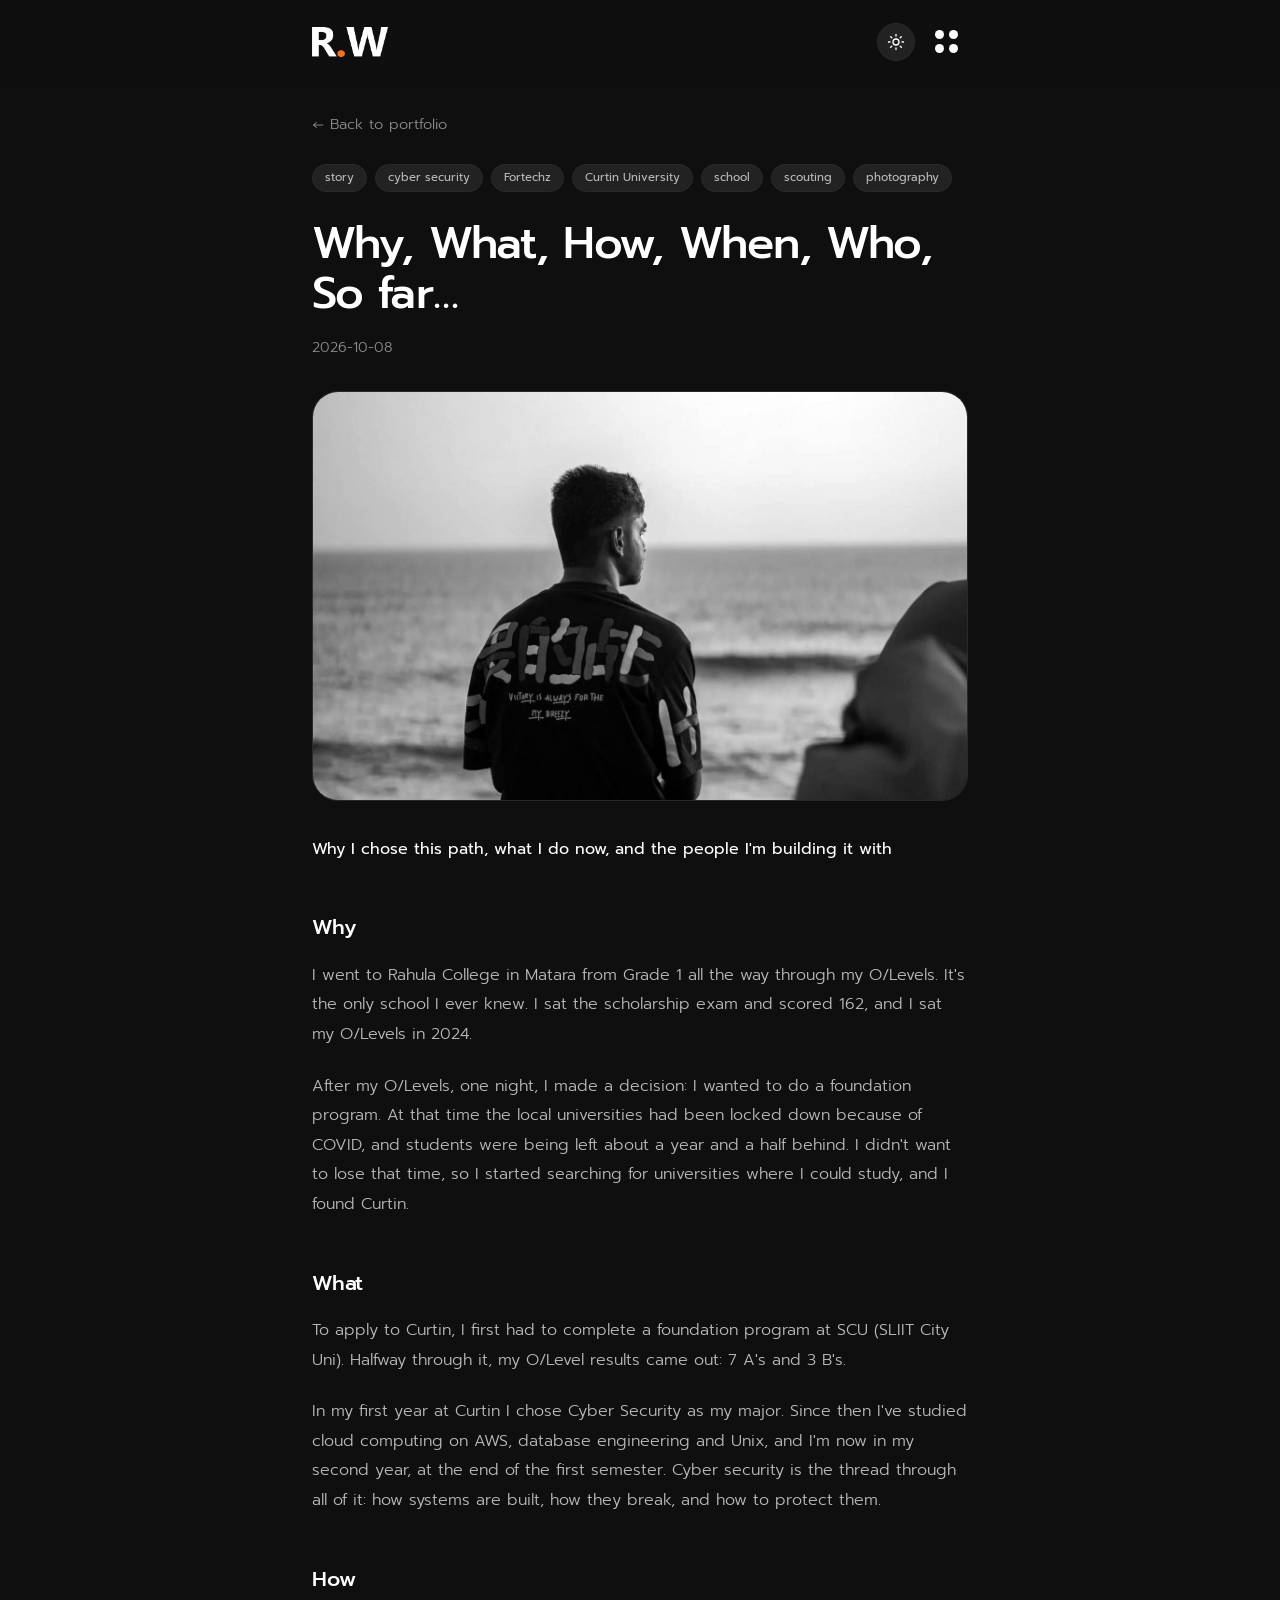
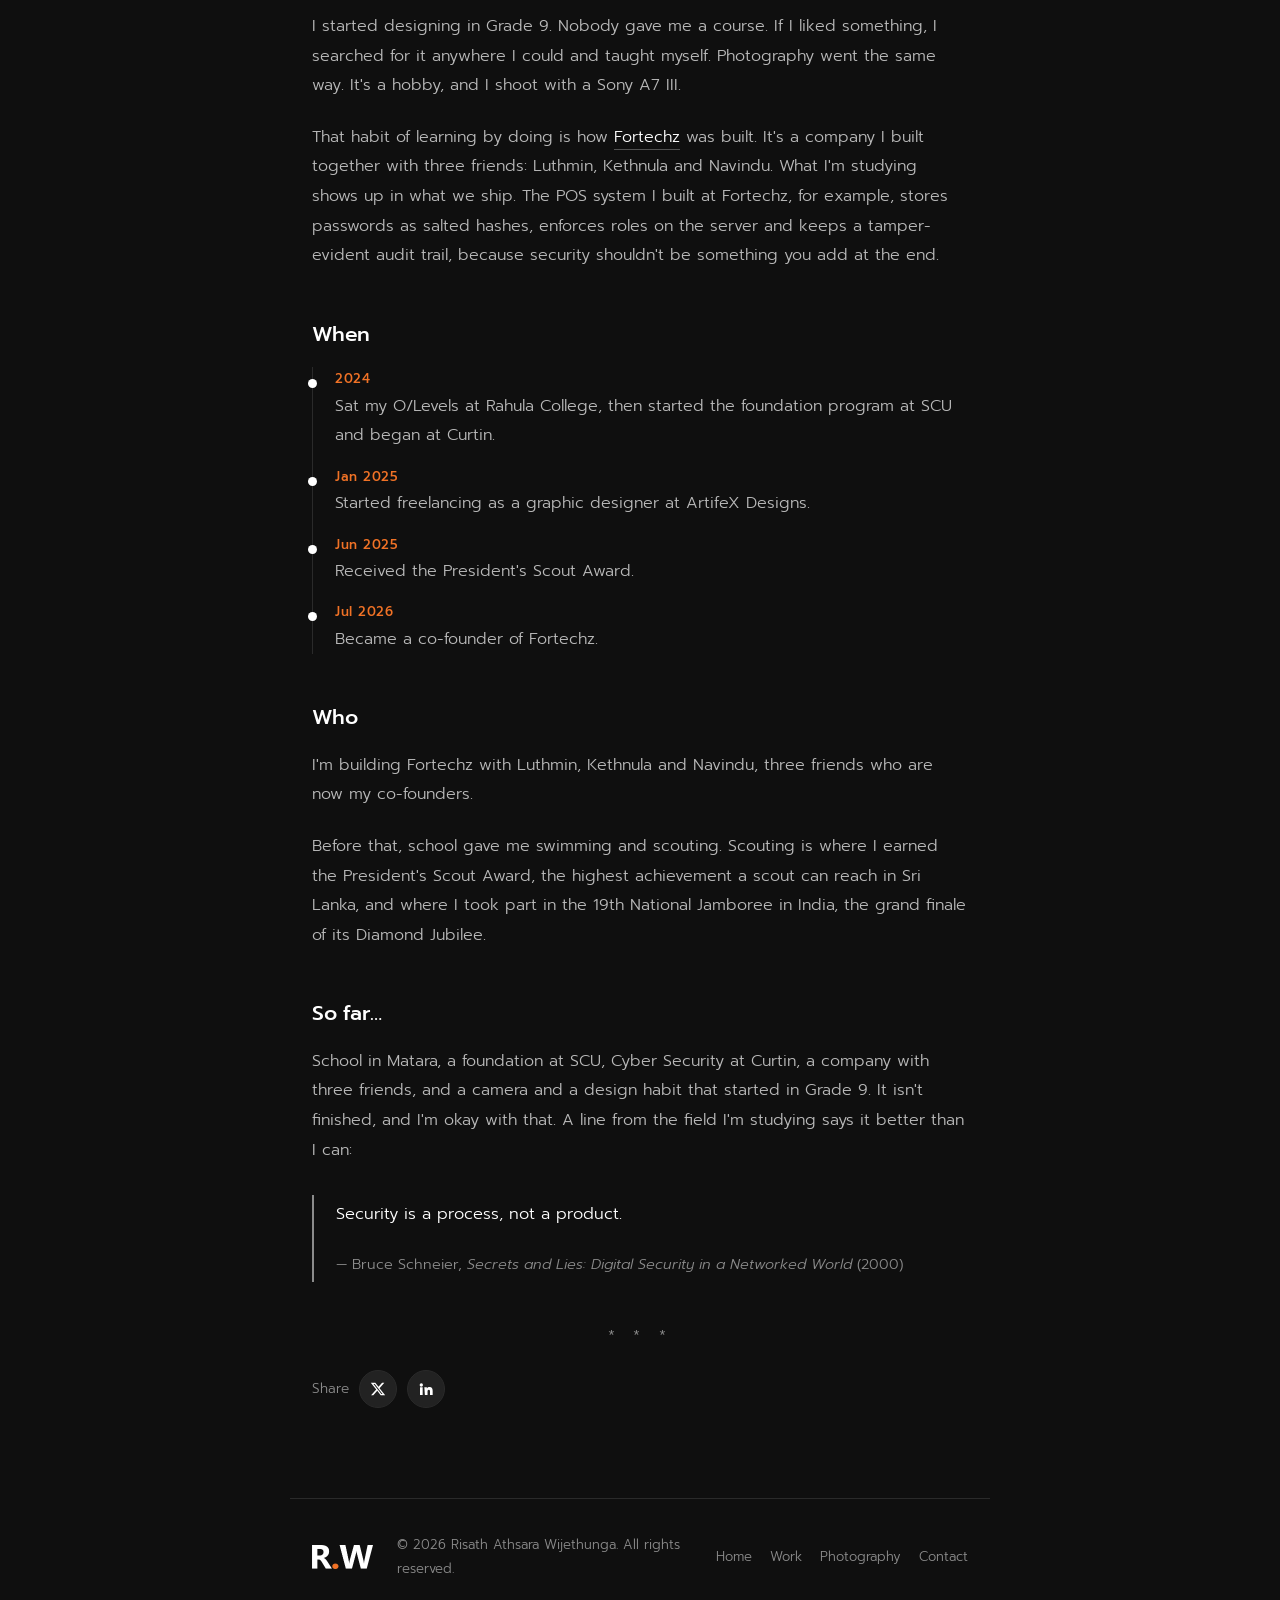
==== blog.html @ 6058e691 "done the v1" ====
<!doctype html>
<html lang="en" data-theme="dark">
<head>
<meta charset="utf-8">
<meta name="viewport" content="width=device-width, initial-scale=1">
<title>Why, What, How, When, Who, So far… | Risath Athsara Wijethunga</title>
<meta name="description" content="Why I chose cyber security at Curtin, what I do now, how I taught myself design and photography, how I built Fortechz with three friends, and the timeline so far.">
<meta name="author" content="Risath Athsara Wijethunga">
<meta name="robots" content="index, follow, max-image-preview:large">
<meta name="theme-color" content="#0f0f0f">
<meta name="color-scheme" content="dark light">
<link rel="icon" href="favicon.ico" sizes="any">
<link rel="icon" type="image/svg+xml" href="assets/brand/favicon.svg">
<link rel="apple-touch-icon" sizes="180x180" href="assets/brand/apple-touch-icon.png">
<link rel="manifest" href="site.webmanifest">
<meta property="og:type" content="article">
<meta property="og:site_name" content="Risath Athsara Wijethunga">
<meta property="og:title" content="Why, What, How, When, Who, So far…">
<meta property="og:description" content="Why I chose cyber security at Curtin, what I do now, how I taught myself design and photography, how I built Fortechz with three friends, and the timeline so far.">
<meta property="article:author" content="Risath Athsara Wijethunga">
<meta property="article:published_time" content="2026-10-08">
<meta name="twitter:card" content="summary_large_image">
<meta name="twitter:title" content="Why, What, How, When, Who, So far…">
<meta name="twitter:description" content="Why I chose cyber security at Curtin, what I do now, how I taught myself design and photography, how I built Fortechz with three friends, and the timeline so far.">
<!-- seo:start (generated by build-seo.py, do not edit by hand) -->
<link rel="canonical" href="https://risath-portfolio.vercel.app/blog.html">
<meta property="og:url" content="https://risath-portfolio.vercel.app/blog.html">
<meta property="og:image" content="https://risath-portfolio.vercel.app/assets/images/sunset-gray.jpg">
<meta name="twitter:image" content="https://risath-portfolio.vercel.app/assets/images/sunset-gray.jpg">
<script type="application/ld+json">{
 "@context": "https://schema.org",
 "@type": "BlogPosting",
 "headline": "Why, What, How, When, Who, So far…",
 "description": "Why I chose cyber security at Curtin, what I do now, how I taught myself design and photography, how I built Fortechz with three friends, and the timeline so far.",
 "datePublished": "2026-10-08",
 "dateModified": "2026-10-08",
 "image": "https://risath-portfolio.vercel.app/assets/images/sunset-gray.jpg",
 "mainEntityOfPage": "https://risath-portfolio.vercel.app/blog.html",
 "inLanguage": "en",
 "author": {
  "@type": "Person",
  "name": "Risath Athsara Wijethunga",
  "url": "https://risath-portfolio.vercel.app/"
 },
 "publisher": {
  "@type": "Person",
  "name": "Risath Athsara Wijethunga",
  "url": "https://risath-portfolio.vercel.app/"
 }
}</script>
<!-- seo:end -->
<link rel="preconnect" href="https://fonts.googleapis.com">
<link rel="preconnect" href="https://fonts.gstatic.com" crossorigin>
<link href="https://fonts.googleapis.com/css2?family=Prompt:wght@300;400;500;600&display=swap" rel="stylesheet">
<link rel="stylesheet" href="blog.css">
</head>
<body>
<a class="skip" href="#post">Skip to content</a>

<header class="top">
  <a href="index.html" class="who brand-logo" aria-label="Risath Athsara Wijethunga, back to portfolio"><img class="lg-dark" src="assets/brand/logo-mark.png" height="30" alt="R.W logo"><img class="lg-light" src="assets/brand/logo-mark-dark.png" height="30" alt="R.W logo"></a>
  <div class="top-actions">
    <button class="icon-btn" id="theme" aria-label="Switch to light theme">
      <svg class="i-sun" viewBox="0 0 24 24"><circle cx="12" cy="12" r="4"/><path d="M12 2v2M12 20v2M4.9 4.9l1.4 1.4M17.7 17.7l1.4 1.4M2 12h2M20 12h2M4.9 19.1l1.4-1.4M17.7 6.3l1.4-1.4"/></svg>
      <svg class="i-moon" viewBox="0 0 24 24"><path d="M21 12.8A9 9 0 1111.2 3a7 7 0 009.8 9.8z"/></svg>
    </button>
    <button class="dots" id="menu-btn" aria-label="Open menu" aria-expanded="false"><i></i><i></i><i></i><i></i></button>
  </div>
</header>
<nav class="overlay" id="overlay" aria-hidden="true">
  <a href="index.html">Home</a>
  <a href="index.html#showcase">Showcase</a>
  <a href="index.html#pos">POS System</a>
  <a href="index.html#career">Career</a>
  <a href="blog.html">My story</a>
  <a href="social.html">Social projects</a>
  <a href="index.html#work">Design work</a>
  <a href="index.html#photography">Photography</a>
  <a href="index.html#contact">Contact</a>
</nav>

<main id="post" class="wrap">
  <a class="back" href="index.html">← Back to portfolio</a>

  <ul class="tags" aria-label="Topics">
    <li>story</li><li>cyber security</li><li>Fortechz</li><li>Curtin University</li><li>school</li><li>scouting</li><li>photography</li>
  </ul>

  <article>
    <h1>Why, What, How, When, Who, So far…</h1>
    <p class="date"><time datetime="2026-10-08">2026-10-08</time></p>

    <figure class="feature">
      <img src="assets/images/sunset-gray.jpg" alt="Risath Athsara Wijethunga looking out at the sea at sunset, seen from behind" width="1400" height="1866">
    </figure>

    <div class="prose">
      <p class="lede">Why I chose this path, what I do now, and the people I'm building it with</p>

      <h2>Why</h2>
      <p>I went to Rahula College in Matara from Grade 1 all the way through my O/Levels. It's the only school I ever knew. I sat the scholarship exam and scored 162, and I sat my O/Levels in 2024.</p>
      <p>After my O/Levels, one night, I made a decision: I wanted to do a foundation program. At that time the local universities had been locked down because of COVID, and students were being left about a year and a half behind. I didn't want to lose that time, so I started searching for universities where I could study, and I found Curtin.</p>

      <h2>What</h2>
      <p>To apply to Curtin, I first had to complete a foundation program at SCU (SLIIT City Uni). Halfway through it, my O/Level results came out: 7 A's and 3 B's.</p>
      <p>In my first year at Curtin I chose Cyber Security as my major. Since then I've studied cloud computing on AWS, database engineering and Unix, and I'm now in my second year, at the end of the first semester. Cyber security is the thread through all of it: how systems are built, how they break, and how to protect them.</p>

      <h2>How</h2>
      <p>I started designing in Grade 9. Nobody gave me a course. If I liked something, I searched for it anywhere I could and taught myself. Photography went the same way. It's a hobby, and I shoot with a Sony A7 III.</p>
      <p>That habit of learning by doing is how <a href="https://fortechz.com/" target="_blank" rel="noopener">Fortechz</a> was built. It's a company I built together with three friends: Luthmin, Kethnula and Navindu. What I'm studying shows up in what we ship. The POS system I built at Fortechz, for example, stores passwords as salted hashes, enforces roles on the server and keeps a tamper-evident audit trail, because security shouldn't be something you add at the end.</p>

      <h2>When</h2>
      <ul class="timeline">
        <li><b>2024</b> Sat my O/Levels at Rahula College, then started the foundation program at SCU and began at Curtin.</li>
        <li><b>Jan 2025</b> Started freelancing as a graphic designer at ArtifeX Designs.</li>
        <li><b>Jun 2025</b> Received the President's Scout Award.</li>
        <li><b>Jul 2026</b> Became a co-founder of Fortechz.</li>
      </ul>

      <h2>Who</h2>
      <p>I'm building Fortechz with Luthmin, Kethnula and Navindu, three friends who are now my co-founders.</p>
      <p>Before that, school gave me swimming and scouting. Scouting is where I earned the President's Scout Award, the highest achievement a scout can reach in Sri Lanka, and where I took part in the 19th National Jamboree in India, the grand finale of its Diamond Jubilee.</p>

      <h2>So far…</h2>
      <p>School in Matara, a foundation at SCU, Cyber Security at Curtin, a company with three friends, and a camera and a design habit that started in Grade 9. It isn't finished, and I'm okay with that. A line from the field I'm studying says it better than I can:</p>

      <blockquote>
        <p>Security is a process, not a product.</p>
        <cite>— Bruce Schneier, <i>Secrets and Lies: Digital Security in a Networked World</i> (2000)</cite>
      </blockquote>

      <p class="divider" aria-hidden="true">* * *</p>
    </div>

    <div class="share" aria-label="Share this post">
      <span>Share</span>
      <a id="share-x" href="#" target="_blank" rel="noopener" aria-label="Share on X"><svg viewBox="0 0 24 24"><path d="M18.2 2.5h3.3l-7.2 8.2 8.5 10.8h-6.7l-5.2-6.8-6 6.8H1.6l7.7-8.8L1.2 2.5H8l4.7 6.2 5.5-6.2zm-1.2 17h1.8L7.1 4.4H5.2L17 19.5z"/></svg></a>
      <a id="share-in" href="#" target="_blank" rel="noopener" aria-label="Share on LinkedIn"><svg viewBox="0 0 24 24"><path d="M4.98 3.5a2.5 2.5 0 11-.02 5 2.5 2.5 0 01.02-5zM3 9.5h4V21H3zM9.5 9.5h3.8v1.6h.1c.5-1 1.8-2 3.8-2 4 0 4.8 2.6 4.8 6V21h-4v-5.1c0-1.2 0-2.8-1.7-2.8s-2 1.3-2 2.700V21h-4z"/></svg></a>
    </div>
  </article>
</main>

<footer class="site-foot">
  <a class="foot-logo" href="index.html" aria-label="Back to portfolio"><img class="lg-dark" src="assets/brand/logo-mark.png" height="26" alt="R.W logo"><img class="lg-light" src="assets/brand/logo-mark-dark.png" height="26" alt="R.W logo"></a>
  <p>© 2026 Risath Athsara Wijethunga. All rights reserved.</p>
  <nav aria-label="Footer"><a href="index.html">Home</a><a href="index.html#work">Work</a><a href="index.html#photography">Photography</a><a href="index.html#contact">Contact</a></nav>
</footer>
<script src="blog.js"></script>
</body>
</html>
---- blog.css ----
/* Story page: reading layout, dark (default) and light themes */
:root{--bg:#0f0f0f;--fg:#fff;--body:#b9b9b9;--muted:#8b8b8b;--pill:#222;--line:#2a2a2a;--accent:#f07226;--w:700px;color-scheme:dark}
:root[data-theme=light]{--bg:#ececec;--fg:#0f172a;--body:#475569;--muted:#6b7280;--pill:#fff;--line:#d9d9d9;color-scheme:light}
*{box-sizing:border-box;margin:0;padding:0}
html{scroll-behavior:smooth}
body{background:var(--bg);color:var(--body);font:300 16px/1.85 Prompt,system-ui,sans-serif;-webkit-font-smoothing:antialiased;transition:background .35s,color .35s}
a{color:inherit;text-decoration:none}
button{font:inherit;color:inherit;background:none;border:0;cursor:pointer}
img{display:block;max-width:100%}
.skip{position:fixed;left:12px;top:-60px;z-index:100;background:var(--fg);color:var(--bg);padding:8px 16px;border-radius:99px;font-size:.85rem;transition:top .2s}
.skip:focus{top:12px}

/* top bar (same as the main page): R.W logo left, menu right */
.top{position:fixed;inset:0 0 auto 0;z-index:40;display:flex;justify-content:space-between;align-items:center;padding:20px max(22px,calc((100vw - var(--w))/2 + 22px));background:linear-gradient(color-mix(in srgb,var(--bg) 88%,transparent) 40%,transparent)}
.brand-logo{display:block;line-height:0;transition:transform .3s}
.brand-logo:hover{transform:scale(1.06)}
.brand-logo img{width:auto;height:30px;display:block}
.brand-logo .lg-light,.foot-logo .lg-light{display:none}
:root[data-theme=light] .brand-logo .lg-dark,:root[data-theme=light] .foot-logo .lg-dark{display:none}
:root[data-theme=light] .brand-logo .lg-light,:root[data-theme=light] .foot-logo .lg-light{display:block}
.top-actions{display:flex;align-items:center;gap:10px}
.icon-btn{width:38px;height:38px;border-radius:50%;background:var(--pill);border:1px solid var(--line);display:grid;place-items:center;color:var(--fg);transition:transform .25s}
.icon-btn:hover{transform:scale(1.07)}
.icon-btn svg{width:18px;height:18px;fill:none;stroke:currentColor;stroke-width:1.8;stroke-linecap:round;stroke-linejoin:round}
.i-moon{display:none}
:root[data-theme=light] .i-sun{display:none}
:root[data-theme=light] .i-moon{display:block}
.dots{display:grid;grid-template-columns:repeat(2,9px);gap:5px;padding:10px;width:auto;height:auto;background:none;border:0;border-radius:0}
.dots i{width:9px;height:9px;border-radius:50%;background:var(--fg);transition:.3s}
.dots[aria-expanded=true] i:nth-child(1){transform:translate(7px,7px)}
.dots[aria-expanded=true] i:nth-child(2){transform:translate(-7px,7px)}
.dots[aria-expanded=true] i:nth-child(3){transform:translate(7px,-7px)}
.dots[aria-expanded=true] i:nth-child(4){transform:translate(-7px,-7px)}
.overlay{position:fixed;inset:0;z-index:30;background:color-mix(in srgb,var(--bg) 96%,transparent);backdrop-filter:blur(16px);display:flex;flex-direction:column;justify-content:center;align-items:center;gap:4px;opacity:0;pointer-events:none;transition:opacity .35s}
.overlay.open{opacity:1;pointer-events:auto}
.overlay a{font-size:clamp(1.8rem,6vw,3rem);font-weight:300;color:var(--muted);transition:.2s}
.overlay a:hover{color:var(--fg);letter-spacing:.01em}

/* content */
.wrap{max-width:var(--w);margin:0 auto;padding:110px 22px 20px}
.back{display:inline-block;color:var(--muted);font-size:.92rem;margin-bottom:26px;transition:color .2s}
.back:hover{color:var(--fg)}
.tags{list-style:none;display:flex;flex-wrap:wrap;gap:8px;margin-bottom:26px}
.tags li{font-size:.72rem;line-height:1;padding:7px 12px;border-radius:99px;background:var(--pill);border:1px solid var(--line);color:var(--body);font-weight:400}
h1{color:var(--fg);font-size:clamp(1.9rem,6.5vw,2.8rem);font-weight:500;line-height:1.12;letter-spacing:-.02em}
.date{margin-top:16px;color:var(--muted);font-size:.9rem}
.feature{margin:30px 0 34px;border-radius:26px;overflow:hidden;border:1px solid var(--line);aspect-ratio:16/10;background:#111}
.feature img{width:100%;height:100%;object-fit:cover;object-position:50% 62%}
.prose p{margin-bottom:22px}
.lede{color:var(--fg);font-weight:400}
.divider{text-align:center;color:var(--muted);letter-spacing:.4em;margin:40px 0 10px!important}
.share{display:flex;align-items:center;gap:10px;margin:18px 0 10px;color:var(--muted);font-size:.85rem}
.share a{width:38px;height:38px;border-radius:50%;background:var(--pill);border:1px solid var(--line);display:grid;place-items:center;transition:transform .25s,border-color .25s}
.share a:hover{transform:translateY(-2px);border-color:var(--muted)}
.share svg{width:16px;height:16px;fill:var(--fg)}

/* sections inside the story */
.prose h2{color:var(--fg);font-size:1.3rem;font-weight:500;letter-spacing:-.01em;margin:44px 0 14px}
.prose a{color:var(--fg);border-bottom:1px solid color-mix(in srgb,var(--fg) 28%,transparent);transition:color .2s,border-color .2s}
.prose a:hover{color:var(--accent);border-color:var(--accent)}
.timeline{list-style:none;margin:6px 0 22px;border-left:1px solid var(--line);padding-left:22px;display:grid;gap:14px}
.timeline li{position:relative}
.timeline li::before{content:"";position:absolute;left:-27px;top:.75em;width:9px;height:9px;border-radius:50%;background:var(--fg)}
.timeline b{display:block;color:var(--accent);font-weight:500;font-size:.82rem;letter-spacing:.04em}
blockquote{margin:30px 0 6px;padding:4px 0 4px 22px;border-left:2px solid var(--muted)}
blockquote p{color:var(--fg);font-size:1.02rem;margin-bottom:14px}
cite{display:block;color:var(--muted);font-style:normal;font-size:.9rem}

/* footer */
.site-foot{max-width:var(--w);margin:60px auto 0;padding:34px 22px 46px;border-top:1px solid var(--line);display:flex;flex-wrap:wrap;align-items:center;justify-content:space-between;gap:14px 24px;color:var(--muted);font-size:.82rem}
.foot-logo{line-height:0;background:none;border:0;padding:0}
.foot-logo img{height:24px;width:auto}
cite i{font-style:italic}
.site-foot p{flex:1 1 220px}
.site-foot nav{display:flex;gap:18px;flex-wrap:wrap}
.site-foot nav a{transition:color .2s}.site-foot nav a:hover{color:var(--fg)}

/* entrance */
.reveal{opacity:0;transform:translateY(20px);transition:opacity .8s,transform .8s}
.reveal.in{opacity:1;transform:none}
@media(max-width:560px){.feature{aspect-ratio:4/4.2}}
@media(prefers-reduced-motion:reduce){.reveal{transition:none}}

/* menu fix: the list always fits (and scrolls if the screen is tiny); dots become a clean X */
html{scroll-padding-top:72px}
.overlay{justify-content:flex-start;overflow-y:auto;padding:84px 20px 36px;gap:0}
.overlay a{font-size:clamp(1.5rem,5.2vh,2.8rem);line-height:1.25;padding:.12em .4em;text-align:center}
.overlay a:first-child{margin-top:auto}
.overlay a:last-child{margin-bottom:auto}
.dots{position:relative}
.dots[aria-expanded=true] i:nth-child(n){opacity:0;transform:scale(0)}
.dots::before,.dots::after{content:"";position:absolute;left:50%;top:50%;width:22px;height:2px;border-radius:2px;background:var(--fg);opacity:0;transform:translate(-50%,-50%) rotate(0);transition:opacity .25s,transform .35s}
.dots[aria-expanded=true]::before{opacity:1;transform:translate(-50%,-50%) rotate(45deg)}
.dots[aria-expanded=true]::after{opacity:1;transform:translate(-50%,-50%) rotate(-45deg)}

/* social projects page */
.proj{margin:54px 0 0}
.proj figure{border-radius:26px;overflow:hidden;border:1px solid var(--line);background:#111;margin-bottom:22px}
.proj img{width:100%;height:auto;transition:filter .5s,transform .8s}
.gray img{filter:grayscale(1) contrast(1.06)}
.gray:hover img{filter:grayscale(0);transform:scale(1.02)}
.proj h2{color:var(--fg);font-size:1.35rem;font-weight:500;letter-spacing:-.01em;line-height:1.3;margin-bottom:12px}
.facts{list-style:none;display:flex;flex-wrap:wrap;gap:8px;margin:0 0 18px}
.facts li{font-size:.76rem;line-height:1;padding:7px 12px;border-radius:99px;background:var(--pill);border:1px solid var(--line);color:var(--body)}
.en{color:var(--body);margin-bottom:6px}
.en.solo{margin-top:4px}

.mosaic{display:grid;grid-template-columns:repeat(3,1fr);gap:6px;margin-bottom:22px}
.mosaic figure{margin:0;aspect-ratio:1/1.12;border-radius:18px}
.mosaic img{height:100%;object-fit:cover}
@media(max-width:560px){.mosaic{grid-template-columns:1fr 1fr}.mosaic figure:last-child{grid-column:1/-1;aspect-ratio:16/10}}

/* five-photo mosaic: three on the first row, two on the second */
.mosaic5{grid-template-columns:repeat(6,1fr)}
.mosaic5 figure{grid-column:span 2;aspect-ratio:1/1}
.mosaic5 figure:nth-child(n+4){grid-column:span 3;aspect-ratio:16/10}
.proj>figure+.mosaic{margin-top:-10px}
@media(max-width:560px){
 .mosaic5{grid-template-columns:1fr 1fr}
 .mosaic5 figure,.mosaic5 figure:nth-child(n+4){grid-column:span 1;aspect-ratio:1/1}
 .mosaic5 figure:last-child{grid-column:1/-1;aspect-ratio:16/10}
}
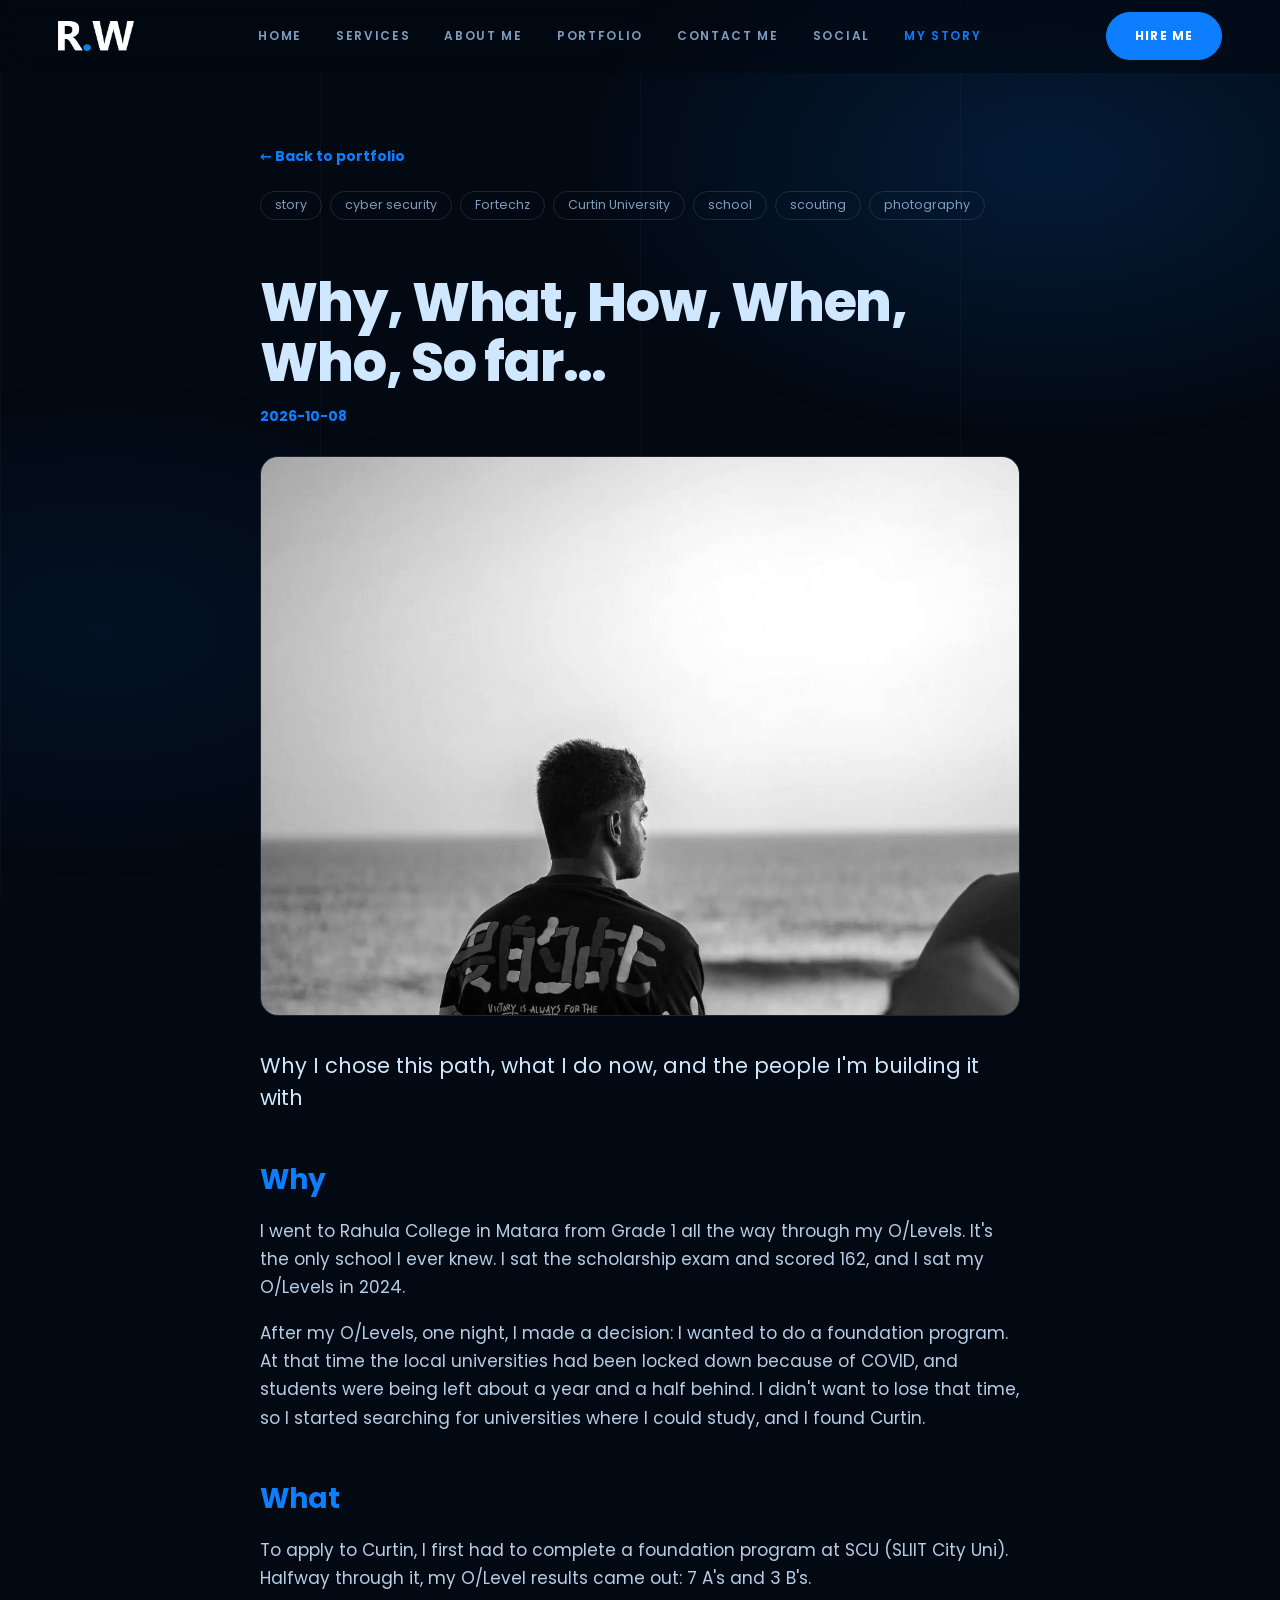
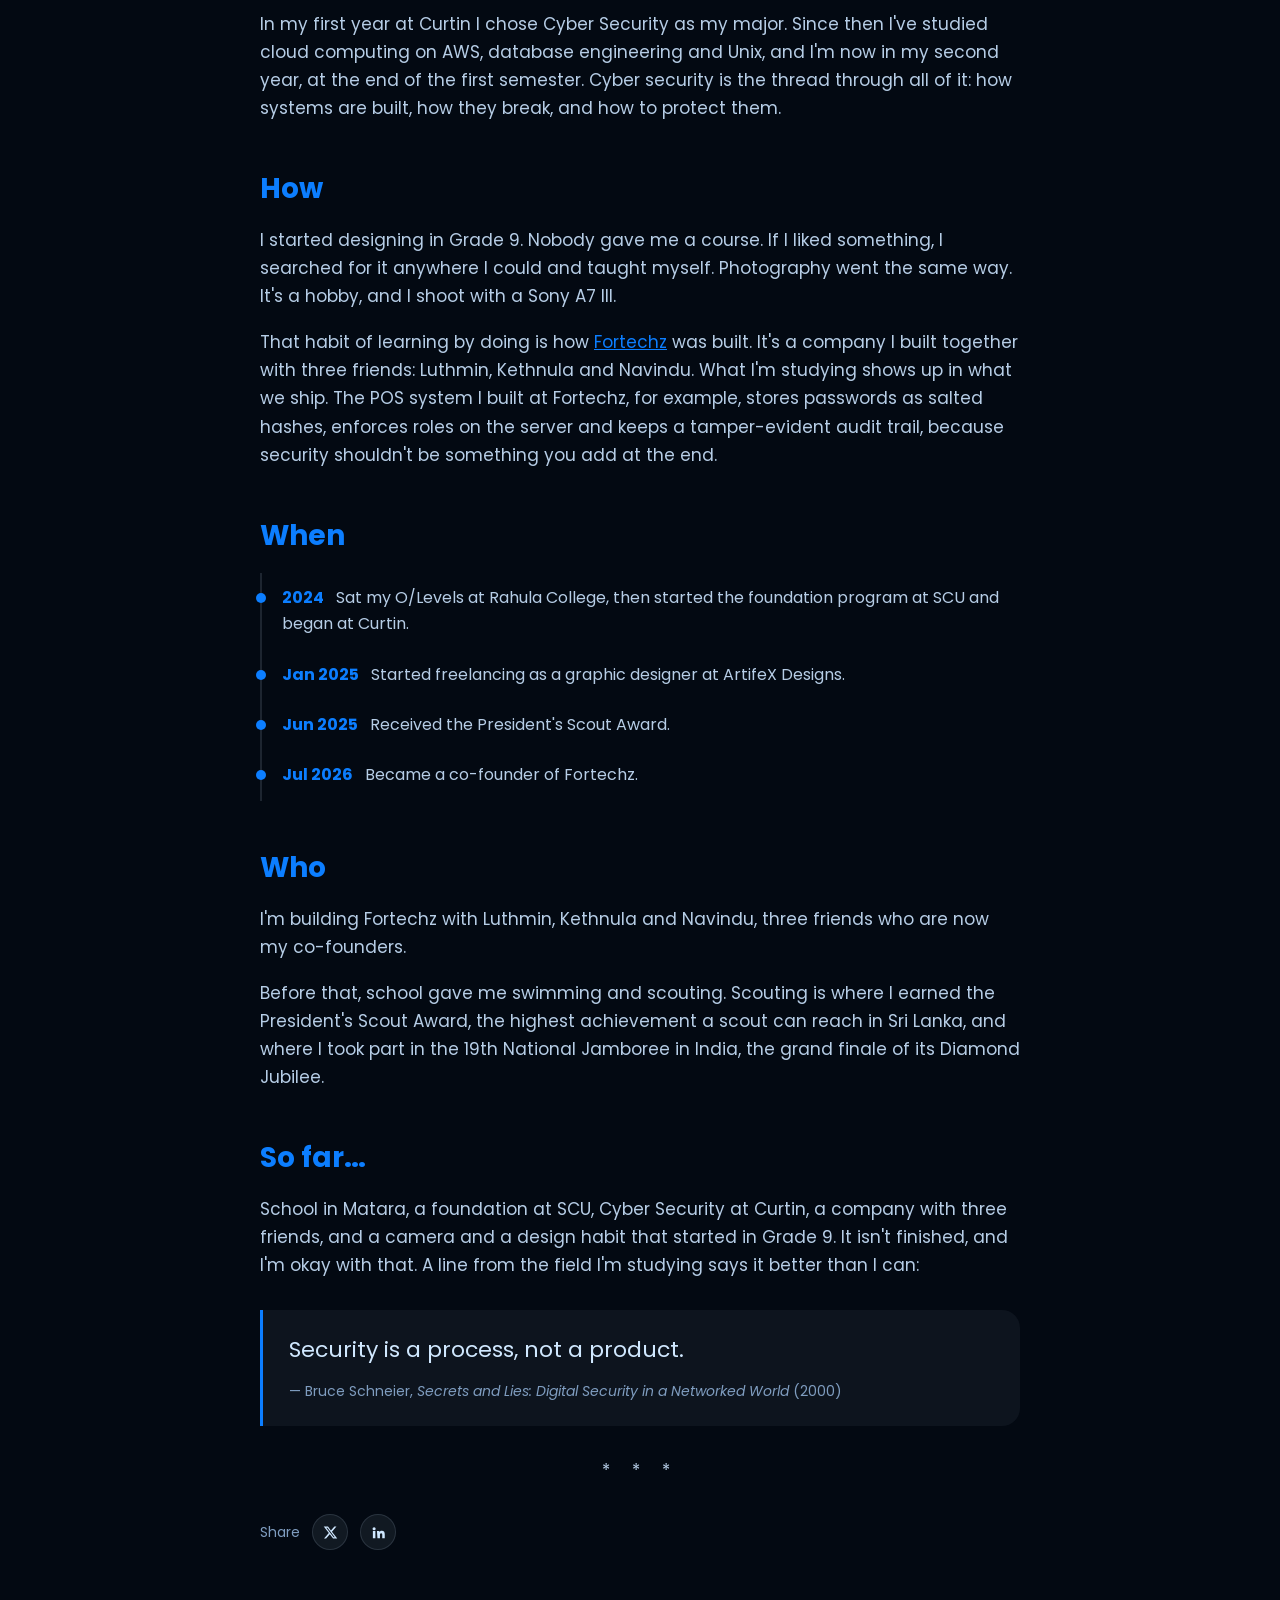
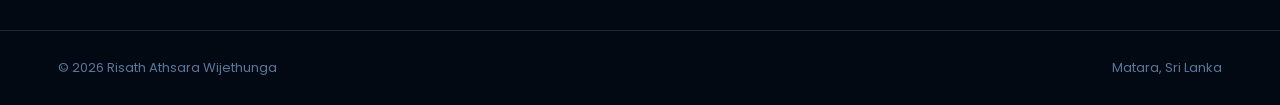
==== commit 49d42651: "Redesign portfolio" ====
--- a/blog.html
+++ b/blog.html
@@ -1,5 +1,5 @@
 <!doctype html>
-<html lang="en" data-theme="dark">
+<html lang="en">
 <head>
 <meta charset="utf-8">
 <meta name="viewport" content="width=device-width, initial-scale=1">
@@ -7,7 +7,7 @@
 <meta name="description" content="Why I chose cyber security at Curtin, what I do now, how I taught myself design and photography, how I built Fortechz with three friends, and the timeline so far.">
 <meta name="author" content="Risath Athsara Wijethunga">
 <meta name="robots" content="index, follow, max-image-preview:large">
-<meta name="theme-color" content="#0f0f0f">
+<meta name="theme-color" content="#030912">
 <meta name="color-scheme" content="dark light">
 <link rel="icon" href="favicon.ico" sizes="any">
 <link rel="icon" type="image/svg+xml" href="assets/brand/favicon.svg">
@@ -33,7 +33,7 @@
  "headline": "Why, What, How, When, Who, So far…",
  "description": "Why I chose cyber security at Curtin, what I do now, how I taught myself design and photography, how I built Fortechz with three friends, and the timeline so far.",
  "datePublished": "2026-10-08",
- "dateModified": "2026-10-08",
+ "dateModified": "2026-10-18",
  "image": "https://risath-portfolio.vercel.app/assets/images/sunset-gray.jpg",
  "mainEntityOfPage": "https://risath-portfolio.vercel.app/blog.html",
  "inLanguage": "en",
@@ -51,42 +51,22 @@
 <!-- seo:end -->
 <link rel="preconnect" href="https://fonts.googleapis.com">
 <link rel="preconnect" href="https://fonts.gstatic.com" crossorigin>
-<link href="https://fonts.googleapis.com/css2?family=Prompt:wght@300;400;500;600&display=swap" rel="stylesheet">
-<link rel="stylesheet" href="blog.css">
+<link href="https://fonts.googleapis.com/css2?family=Poppins:wght@400;500;600;700;800&display=swap" rel="stylesheet">
+<link rel="stylesheet" href="main.css">
 </head>
-<body>
+<body class="pg">
 <a class="skip" href="#post">Skip to content</a>
-
-<header class="top">
-  <a href="index.html" class="who brand-logo" aria-label="Risath Athsara Wijethunga, back to portfolio"><img class="lg-dark" src="assets/brand/logo-mark.png" height="30" alt="R.W logo"><img class="lg-light" src="assets/brand/logo-mark-dark.png" height="30" alt="R.W logo"></a>
-  <div class="top-actions">
-    <button class="icon-btn" id="theme" aria-label="Switch to light theme">
-      <svg class="i-sun" viewBox="0 0 24 24"><circle cx="12" cy="12" r="4"/><path d="M12 2v2M12 20v2M4.9 4.9l1.4 1.4M17.7 17.7l1.4 1.4M2 12h2M20 12h2M4.9 19.1l1.4-1.4M17.7 6.3l1.4-1.4"/></svg>
-      <svg class="i-moon" viewBox="0 0 24 24"><path d="M21 12.8A9 9 0 1111.2 3a7 7 0 009.8 9.8z"/></svg>
-    </button>
-    <button class="dots" id="menu-btn" aria-label="Open menu" aria-expanded="false"><i></i><i></i><i></i><i></i></button>
-  </div>
-</header>
-<nav class="overlay" id="overlay" aria-hidden="true">
-  <a href="index.html">Home</a>
-  <a href="index.html#showcase">Showcase</a>
-  <a href="index.html#pos">POS System</a>
-  <a href="index.html#career">Career</a>
-  <a href="blog.html">My story</a>
-  <a href="social.html">Social projects</a>
-  <a href="index.html#work">Design work</a>
-  <a href="index.html#photography">Photography</a>
-  <a href="index.html#contact">Contact</a>
-</nav>
-
-<main id="post" class="wrap">
-  <a class="back" href="index.html">← Back to portfolio</a>
+<header class="nav"><div class="wrap">
+ <a href="index.html" class="logo" aria-label="Home"><img src="assets/brand/logo-mark-blue.png" alt="R.W"></a>
+ <nav class="menu" id="menu" aria-label="Main"><a href="index.html#home">Home</a><a href="index.html#services">Services</a><a href="index.html#about">About me</a><a href="index.html#portfolio">Portfolio</a><a href="index.html#contact">Contact me</a><a href="social.html">Social</a><a href="blog.html" class="on">My story</a></nav>
+ <a class="btn" href="index.html#contact">Hire Me</a>
+ <button class="burger" id="burger" aria-label="Menu" aria-expanded="false"><i></i><i></i></button>
+</div></header>
+<main id="post"><div class="wrap pg-head"><a class="back" href="index.html">← Back to portfolio</a>
 
   <ul class="tags" aria-label="Topics">
     <li>story</li><li>cyber security</li><li>Fortechz</li><li>Curtin University</li><li>school</li><li>scouting</li><li>photography</li>
-  </ul>
-
-  <article>
+  </ul></div><div class="art"><article>
     <h1>Why, What, How, When, Who, So far…</h1>
     <p class="date"><time datetime="2026-10-08">2026-10-08</time></p>
 
@@ -137,14 +117,9 @@
       <a id="share-x" href="#" target="_blank" rel="noopener" aria-label="Share on X"><svg viewBox="0 0 24 24"><path d="M18.2 2.5h3.3l-7.2 8.2 8.5 10.8h-6.7l-5.2-6.8-6 6.8H1.6l7.7-8.8L1.2 2.5H8l4.7 6.2 5.5-6.2zm-1.2 17h1.8L7.1 4.4H5.2L17 19.5z"/></svg></a>
       <a id="share-in" href="#" target="_blank" rel="noopener" aria-label="Share on LinkedIn"><svg viewBox="0 0 24 24"><path d="M4.98 3.5a2.5 2.5 0 11-.02 5 2.5 2.5 0 01.02-5zM3 9.5h4V21H3zM9.5 9.5h3.8v1.6h.1c.5-1 1.8-2 3.8-2 4 0 4.8 2.6 4.8 6V21h-4v-5.1c0-1.2 0-2.8-1.7-2.8s-2 1.3-2 2.700V21h-4z"/></svg></a>
     </div>
-  </article>
-</main>
-
-<footer class="site-foot">
-  <a class="foot-logo" href="index.html" aria-label="Back to portfolio"><img class="lg-dark" src="assets/brand/logo-mark.png" height="26" alt="R.W logo"><img class="lg-light" src="assets/brand/logo-mark-dark.png" height="26" alt="R.W logo"></a>
-  <p>© 2026 Risath Athsara Wijethunga. All rights reserved.</p>
-  <nav aria-label="Footer"><a href="index.html">Home</a><a href="index.html#work">Work</a><a href="index.html#photography">Photography</a><a href="index.html#contact">Contact</a></nav>
-</footer>
-<script src="blog.js"></script>
+  </article></div></main>
+<footer><div class="wrap"><span>&copy; 2026 Risath Athsara Wijethunga</span><span>Matara, Sri Lanka</span></div></footer>
+<div class="lb" id="lb" aria-hidden="true"><img alt=""><button aria-label="Close">&#10005;</button></div>
+<script src="main.js"></script>
 </body>
 </html>
--- a/main.css
+++ b/main.css
@@ -0,0 +1,340 @@
+/* Portfolio v3 — dark charcoal + orange, after the "Personal website | Portfolio" Figma template */
+:root{
+  --bg:#030912;--bg2:#050d1a;--card:rgba(208,232,255,.05);--card2:#0e2038;--line:rgba(208,232,255,.13);
+  --tx:#d0e8ff;--mut:#7f9dc0;--dim:#58779c;
+  --or:#0c7eff;--or2:#3d9bff;--orglow:rgba(12,126,255,.18);
+  --r:18px;--max:1180px;
+  --f:'Poppins','Segoe UI',system-ui,sans-serif;
+}
+*{box-sizing:border-box;margin:0;padding:0}
+html{scroll-behavior:smooth;scroll-padding-top:84px}
+body{background:var(--bg);color:var(--tx);font:400 16px/1.65 var(--f);-webkit-font-smoothing:antialiased;overflow-x:hidden}
+body::before{
+  content:"";position:fixed;inset:0;z-index:-1;pointer-events:none;
+  background:
+    linear-gradient(90deg,rgba(208,232,255,.03) 1px,transparent 1px) 0 0/25% 100%,
+    radial-gradient(55% 45% at 82% 18%,rgba(12,126,255,.16),transparent 70%),
+    radial-gradient(50% 40% at 8% 70%,rgba(12,126,255,.08),transparent 70%);
+}
+img{display:block;max-width:100%}
+a{color:inherit;text-decoration:none}
+ul,ol{list-style:none}
+button{font:inherit;color:inherit;background:none;border:0;cursor:pointer}
+:focus-visible{outline:2px solid var(--or);outline-offset:3px;border-radius:6px}
+.skip{position:absolute;left:-999px;top:8px;background:var(--or);color:#fff;padding:8px 14px;border-radius:8px;z-index:200}
+.skip:focus{left:8px}
+.wrap{width:100%;max-width:1900px;margin-inline:auto;padding-inline:clamp(20px,4.5vw,84px)}
+
+/* ---------- nav ---------- */
+.nav{position:sticky;top:0;z-index:100;background:rgba(3,9,18,.55);backdrop-filter:blur(14px);border-bottom:1px solid transparent;transition:border-color .3s}
+.nav.stuck{border-color:var(--line)}
+.nav .wrap{display:flex;align-items:center;gap:32px;height:72px}
+.logo img{height:30px;width:auto}
+.menu{display:flex;gap:34px;margin-inline:auto;font-size:14px;color:var(--mut)}
+.menu a{position:relative;padding:6px 0;transition:color .2s}
+.menu a:hover,.menu a.on{color:var(--or)}
+.btn{display:inline-flex;align-items:center;gap:8px;padding:11px 26px;border-radius:6px;font-size:14px;font-weight:700;background:var(--or);color:#fff;border:1px solid var(--or);transition:transform .2s,background .2s,box-shadow .2s}
+.btn:hover{background:var(--or2);transform:translateY(-2px);box-shadow:0 10px 26px -10px var(--or)}
+.btn.line{background:transparent;color:var(--tx);border-color:#3a5b82}
+.btn.line:hover{border-color:var(--or);color:var(--or);box-shadow:none}
+.burger{display:none;width:40px;height:40px;margin-left:auto;flex-direction:column;justify-content:center;gap:6px;align-items:center}
+.burger i{width:22px;height:2px;background:var(--tx);transition:transform .3s}
+.burger.open i:first-child{transform:translateY(4px) rotate(45deg)}
+.burger.open i:last-child{transform:translateY(-4px) rotate(-45deg)}
+
+/* ---------- hero ---------- */
+.hero{min-height:calc(100svh - 72px);display:flex;align-items:stretch;padding:40px 0 0}
+.hero .wrap{display:grid;grid-template-columns:1.05fr .95fr;align-items:end;gap:40px}
+.hero .wrap>div:first-child{align-self:center;padding-bottom:40px}
+.hi{color:var(--mut);font-size:17px}
+.name{font-size:20px;font-weight:700;margin-bottom:6px}
+.role{font-size:clamp(36px,4.3vw,66px);line-height:1.08;font-weight:800;color:var(--or);letter-spacing:-.02em;margin-bottom:26px}
+.lead{max-width:470px;color:var(--mut);margin-bottom:24px}
+.soc{display:flex;gap:12px;margin-bottom:30px}
+.soc a{width:38px;height:38px;border-radius:50%;background:var(--card2);display:grid;place-items:center;transition:background .2s,transform .2s}
+.soc a:hover{background:var(--or);transform:translateY(-3px)}
+.soc svg{width:16px;height:16px;fill:var(--tx)}
+.soc a:hover svg{fill:#fff}
+.cta{display:flex;flex-wrap:wrap;gap:14px;margin-bottom:38px}
+.stats{display:inline-grid;grid-template-columns:repeat(3,auto);background:var(--card);border-radius:10px;padding:18px 6px}
+.stats div{padding:0 26px;border-left:1px solid var(--line)}
+.stats div:first-child{border-left:0}
+.stats b{display:block;color:var(--or);font-size:24px;font-weight:800;line-height:1.1}
+.stats span{font-size:12.5px;font-weight:700}
+.portrait{position:relative;justify-self:center;align-self:end;height:min(82svh,880px);aspect-ratio:541/1070}
+.portrait::before{content:"";position:absolute;left:50%;bottom:-4%;width:165%;aspect-ratio:1;transform:translateX(-50%);border-radius:50%;background:#0a1a2e;box-shadow:0 0 0 1px #12304f inset}
+.portrait img{position:absolute;inset:0;width:100%;height:100%;filter:grayscale(1) contrast(1.06);-webkit-mask-image:linear-gradient(#000 88%,transparent);mask-image:linear-gradient(#000 88%,transparent)}
+.badge{position:absolute;background:var(--card2);border:1px solid var(--line);border-radius:999px;padding:7px 16px;font-size:13px;font-weight:700;white-space:nowrap;box-shadow:0 12px 30px -14px #000}
+.badge::before{content:"";display:inline-block;width:7px;height:7px;border-radius:50%;background:var(--or);margin-right:8px}
+.b1{left:-4%;top:20%}.b2{right:-2%;top:44%}.b3{left:2%;bottom:16%}
+
+/* ---------- sections ---------- */
+section{padding:84px 0}
+.alt{background:var(--bg2)}
+.eyebrow{color:var(--or);font-weight:700;font-size:13px;letter-spacing:.18em;text-transform:uppercase;margin-bottom:10px}
+.h2{font-size:clamp(30px,4vw,44px);line-height:1.15;font-weight:800;letter-spacing:-.015em}
+.h2 em{font-style:normal;color:var(--or)}
+.sub{color:var(--mut);max-width:560px;margin-top:12px}
+.head{margin-bottom:46px}
+.head.mid{text-align:center}.head.mid .sub{margin-inline:auto}
+.card{background:var(--card);border:1px solid var(--line);border-radius:var(--r);padding:28px;transition:border-color .25s,transform .25s}
+a.card:hover,.card.hov:hover{border-color:var(--or);transform:translateY(-4px)}
+.more{color:var(--or);font-weight:700;font-size:14px;display:inline-flex;gap:6px;margin-top:14px}
+.more:hover{text-decoration:underline}
+.tagp{display:inline-block;color:var(--or);border:1px solid rgba(12,126,255,.4);background:rgba(12,126,255,.08);border-radius:999px;padding:3px 12px;font-size:12px;font-weight:700;margin-bottom:12px}
+
+/* services */
+.grid3{display:grid;grid-template-columns:repeat(3,1fr);gap:22px}
+.svc .ico{width:54px;height:54px;border-radius:12px;background:rgba(12,126,255,.1);display:grid;place-items:center;margin-bottom:20px}
+.svc .ico svg{width:26px;height:26px;stroke:var(--or);fill:none;stroke-width:1.7;stroke-linecap:round;stroke-linejoin:round}
+.svc h3{font-size:20px;margin-bottom:8px}
+.svc p{color:var(--mut);font-size:15px}
+.chips{display:flex;flex-wrap:wrap;gap:8px;margin-top:16px}
+.chips span{font-size:12px;border:1px solid var(--line);border-radius:6px;padding:3px 10px;color:var(--mut)}
+
+/* about */
+.about{display:grid;grid-template-columns:.8fr 1.2fr;gap:56px;align-items:center}
+.about figure{border-radius:var(--r);overflow:hidden;border:1px solid var(--line);position:relative}
+.about figure img{width:100%;aspect-ratio:4/5;object-fit:cover}
+.about p{color:var(--mut);margin-top:16px}
+.about p b{color:var(--tx)}
+.about p a{color:var(--or)}
+.two{display:grid;grid-template-columns:1fr 1fr;gap:22px;margin-top:30px}
+.tl li{padding:0 0 18px 20px;border-left:2px solid var(--line);position:relative}
+.tl li::before{content:"";position:absolute;left:-6px;top:6px;width:10px;height:10px;border-radius:50%;background:var(--or)}
+.tl b{display:block;font-size:15px}.tl span{color:var(--mut);font-size:13px}
+.card h4{font-size:15px;margin-bottom:16px;color:var(--or);letter-spacing:.04em}
+.skl li{display:flex;align-items:center;gap:10px;color:var(--mut);font-size:14.5px;padding:4px 0}
+.skl li::before{content:"";width:6px;height:6px;border-radius:50%;background:var(--or);flex:none}
+.logos{margin:56px 0 0;padding:10px 0;overflow:hidden;-webkit-mask-image:linear-gradient(90deg,transparent,#000 8%,#000 92%,transparent);mask-image:linear-gradient(90deg,transparent,#000 8%,#000 92%,transparent)}
+.lt{height:64px;min-width:120px;display:grid;place-items:center;flex:none}
+.track{display:flex;gap:64px;width:max-content;animation:slide 32s linear infinite}
+.track img{height:auto;max-height:60px;width:auto;max-width:170px;object-fit:contain}
+.logos:hover .track{animation-play-state:paused}
+@keyframes slide{to{transform:translateX(-50%)}}
+
+/* portfolio */
+.tabs{display:flex;justify-content:center;flex-wrap:wrap;gap:10px;margin-bottom:40px}
+.tabs button,.filters button{padding:9px 22px;border-radius:999px;border:1px solid var(--line);color:var(--mut);font-size:14px;font-weight:700;transition:.2s}
+.tabs button:hover,.filters button:hover{color:var(--tx);border-color:#3a5b82}
+.tabs button.on,.filters button.on{background:var(--or);border-color:var(--or);color:#fff}
+.pane{display:none}.pane.on{display:block;animation:fade .45s ease}
+@keyframes fade{from{opacity:0;transform:translateY(10px)}}
+.show{display:grid;grid-template-columns:.85fr 1.15fr;gap:34px;align-items:center;padding:30px}
+.show p{color:var(--mut);font-size:17px}
+.show-vis{border-radius:10px;overflow:hidden;border:1px solid var(--line);background:#000}
+.show-vis img{width:100%;aspect-ratio:16/10;object-fit:cover;object-position:top}
+.thumbs{display:flex;gap:14px;margin:18px 0 28px}
+.thumbs button{flex:1;max-width:190px;border:1px solid var(--line);border-radius:10px;overflow:hidden;text-align:left;background:var(--card);opacity:.6;transition:.2s}
+.thumbs button.on,.thumbs button:hover{opacity:1;border-color:var(--or)}
+.thumbs img{width:100%;aspect-ratio:16/9;object-fit:cover}
+.thumbs span{display:block;padding:7px 12px;font-size:13px;font-weight:700}
+.pos{display:grid;grid-template-columns:1fr 1fr;gap:34px;margin-bottom:28px;padding:34px}
+.pos h3{font-size:28px;margin-bottom:10px}
+.pos>div>p{color:var(--mut)}
+.feat{display:grid;grid-template-columns:1fr 1fr;gap:16px 22px;align-content:start}
+.feat li{font-size:13.5px;color:var(--mut);line-height:1.5}
+.feat b{display:block;color:var(--tx);font-size:14.5px;margin-bottom:2px}
+.rows a{display:grid;grid-template-columns:50px 1fr 1.3fr 24px;gap:14px;align-items:center;padding:18px 6px;border-top:1px solid var(--line);transition:.2s}
+.rows a:last-child{border-bottom:1px solid var(--line)}
+.rows a:hover{background:var(--card);padding-inline:18px}
+.rows i{font-style:normal;color:var(--or);font-weight:800}
+.rows b{font-size:17px}.rows span{color:var(--mut);font-size:14px}.rows em{font-style:normal;color:var(--or);text-align:right}
+.dgrid{columns:3;column-gap:18px}
+.dgrid figure,.pgrid figure{position:relative;border-radius:12px;overflow:hidden;cursor:zoom-in;break-inside:avoid;margin-bottom:18px;border:1px solid var(--line);background:var(--card)}
+.dgrid img,.pgrid img{width:100%;height:auto;transition:transform .5s}
+.dgrid figure:hover img,.pgrid figure:hover img{transform:scale(1.045)}
+figcaption{position:absolute;inset:auto 0 0 0;padding:34px 16px 14px;background:linear-gradient(transparent,rgba(0,0,0,.85));opacity:0;transform:translateY(8px);transition:.3s;font-size:13px}
+figure:hover figcaption{opacity:1;transform:none}
+figcaption b{display:block;font-size:15px}figcaption span{color:var(--mut)}
+.filters{display:flex;flex-wrap:wrap;gap:8px;justify-content:center;margin-bottom:26px}
+.pgrid{columns:3;column-gap:18px}
+.pgrid figure.hide{display:none}
+.center{text-align:center;margin-top:20px}
+
+.grid2{display:grid;grid-template-columns:1fr 1fr;gap:22px}
+.brand{aspect-ratio:1;display:grid;place-items:center;padding:6px}
+.brand img{max-height:100%;width:auto;max-width:100%;object-fit:contain}
+.sm{display:grid;grid-template-columns:170px 1fr;gap:30px;align-items:center;padding:24px}
+.sm h3{font-size:28px;margin-bottom:8px}.sm p{color:var(--mut)}.sm .cta{margin:20px 0 0}
+
+/* process / awards / teasers */
+.grid4{display:grid;grid-template-columns:repeat(4,1fr);gap:22px}
+.step em{font-style:normal;font-size:38px;font-weight:800;color:var(--or);line-height:1;display:block;margin-bottom:14px}
+.step h3,.award h3{font-size:18px;margin-bottom:8px}
+.step p,.award p{color:var(--mut);font-size:14.5px}
+.award small{display:block;margin-top:14px;color:var(--or);font-weight:700;font-size:12.5px}
+.teaser{display:grid;grid-template-columns:1.1fr 1fr;gap:34px;align-items:center;padding:30px}
+.teaser .imgs{display:grid;grid-template-columns:repeat(3,1fr);gap:10px}
+.teaser .imgs img{width:100%;aspect-ratio:3/4;object-fit:cover;border-radius:10px;filter:grayscale(1)}
+.teaser p{color:var(--mut)}
+.story{display:grid;grid-template-columns:260px 1fr;gap:30px;align-items:center;padding:24px}
+.story img{width:100%;aspect-ratio:4/5;object-fit:cover;border-radius:10px}
+.story h3{font-size:24px;margin-bottom:10px}.story p{color:var(--mut)}
+
+/* contact */
+.contact .h2{font-size:clamp(36px,5vw,64px)}
+.cgrid{display:grid;grid-template-columns:1fr 1.1fr;gap:56px;align-items:start}
+.csub{color:var(--mut);max-width:460px;margin:16px 0 28px}
+.cinfo{margin-bottom:28px}
+.cinfo li{display:flex;gap:18px;padding:12px 0;border-bottom:1px solid var(--line);color:var(--tx)}
+.cinfo span{width:90px;color:var(--or);font-weight:700;font-size:13px;letter-spacing:.06em;text-transform:uppercase;padding-top:2px;flex:none}
+.cinfo a:hover{color:var(--or)}
+.cform{display:grid;gap:18px;padding:32px}
+.cform label{display:grid;gap:7px;font-size:13px;font-weight:700;color:var(--mut)}
+.cform input,.cform select,.cform textarea{width:100%;background:var(--bg);border:1px solid var(--line);border-radius:8px;color:var(--tx);font:400 15px var(--f);padding:12px 14px;transition:border-color .2s}
+.cform textarea{resize:vertical;min-height:130px}
+.cform input:focus,.cform select:focus,.cform textarea:focus{outline:0;border-color:var(--or)}
+.cform .row2{display:grid;grid-template-columns:1fr 1fr;gap:18px}
+.cform .btn{justify-self:start;padding:13px 34px}
+.cform .btn[disabled]{opacity:.6;cursor:wait}
+.cform input:-webkit-autofill{-webkit-box-shadow:0 0 0 100px var(--bg) inset;-webkit-text-fill-color:var(--tx);caret-color:var(--tx)}
+.hp{position:absolute;left:-9999px;width:1px;height:1px;opacity:0}
+.fmsg{font-size:14px;min-height:20px}.fmsg.ok{color:#5fd38d}.fmsg.err{color:#ff7a6b}
+footer{border-top:1px solid var(--line);padding:26px 0;color:var(--dim);font-size:13px}
+footer .wrap{display:flex;justify-content:space-between;gap:12px;flex-wrap:wrap}
+
+/* lightbox */
+.lb{position:fixed;inset:0;z-index:300;background:rgba(0,0,0,.92);display:none;place-items:center;padding:30px}
+.lb.on{display:grid}
+.lb img{max-width:100%;max-height:100%;border-radius:8px}
+.lb button{position:absolute;top:20px;right:24px;font-size:28px;color:#fff}
+
+/* reveal */
+.rv{opacity:0;transform:translateY(26px);transition:opacity .7s,transform .7s}
+.rv.in{opacity:1;transform:none}
+
+/* ---------- inner pages (story / social) ---------- */
+.pg-head{padding:70px 0 0;width:min(760px,100% - 40px);padding-inline:0}
+.back{color:var(--or);font-size:14px;font-weight:700}
+.tags{display:flex;flex-wrap:wrap;gap:8px;margin:22px 0}
+.tags li{border:1px solid var(--line);border-radius:999px;padding:3px 14px;font-size:12.5px;color:var(--mut)}
+.art{width:min(760px,100% - 40px);margin:0 auto;padding:30px 0 80px}
+.art h1{font-size:clamp(34px,5vw,54px);line-height:1.12;font-weight:800;letter-spacing:-.02em}
+.date{color:var(--or);font-weight:700;margin:12px 0 28px;font-size:14px}
+.feature img{width:100%;max-height:560px;object-fit:cover;object-position:center 30%;border-radius:var(--r);border:1px solid var(--line);margin-bottom:34px}
+.prose p{color:#b6cde6;margin-bottom:18px;font-size:17px}
+.prose .lede{font-size:21px;color:var(--tx);line-height:1.5}
+.prose h2{font-size:28px;margin:44px 0 14px;color:var(--or)}
+.prose a{color:var(--or);text-decoration:underline}
+.timeline li{padding:12px 0 12px 20px;border-left:2px solid var(--line);color:#b6cde6;position:relative}
+.timeline li::before{content:"";position:absolute;left:-6px;top:20px;width:10px;height:10px;border-radius:50%;background:var(--or)}
+.timeline b{color:var(--or);margin-right:8px}
+blockquote{margin:30px 0;padding:22px 26px;border-left:3px solid var(--or);background:var(--card);border-radius:0 var(--r) var(--r) 0}
+blockquote p{font-size:22px!important;color:var(--tx)!important;margin-bottom:10px!important}
+cite{color:var(--mut);font-size:14px;font-style:normal}
+.divider{text-align:center;color:var(--dim);letter-spacing:.5em}
+.share{display:flex;align-items:center;gap:12px;color:var(--mut);margin-top:30px;font-size:14px}
+.share a{width:36px;height:36px;border-radius:50%;background:var(--card2);display:grid;place-items:center}
+.share a:hover{background:var(--or)}.share svg{width:15px;height:15px;fill:var(--tx)}.share a:hover svg{fill:#fff}
+.proj{padding:44px 0;border-top:1px solid var(--line)}
+.proj h2{font-size:28px;margin:22px 0 12px}
+.proj .en{color:#b6cde6;font-size:17px}
+.facts{display:flex;flex-wrap:wrap;gap:8px;margin-bottom:16px}
+.facts li{background:rgba(12,126,255,.1);color:var(--or);border-radius:6px;padding:3px 12px;font-size:13px;font-weight:700}
+.mosaic{display:grid;grid-template-columns:repeat(3,1fr);gap:12px;margin-bottom:6px}
+.mosaic5{grid-template-columns:repeat(5,1fr);margin-top:12px}
+.proj figure{border-radius:12px;overflow:hidden;border:1px solid var(--line)}
+.proj figure img{width:100%;height:100%;object-fit:cover}
+.gray img{filter:grayscale(.85);transition:filter .4s}.gray:hover img,.gray img:hover{filter:none}
+
+/* ---------- responsive ---------- */
+@media(max-width:960px){
+  .hero .wrap,.about,.show,.pos,.teaser,.story,.grid2,.cgrid{grid-template-columns:1fr}
+  .portrait{order:2;height:auto;width:min(300px,80%)}
+  .grid3{grid-template-columns:1fr}
+  .grid4{grid-template-columns:1fr 1fr}
+  .dgrid,.pgrid{columns:2}
+  .menu{position:fixed;inset:72px 0 auto 0;flex-direction:column;gap:0;background:var(--bg);border-bottom:1px solid var(--line);padding:10px 20px 20px;transform:translateY(-130%);transition:transform .35s;margin:0}
+  .menu.open{transform:none}
+  .menu a{padding:14px 0;border-bottom:1px solid var(--line);font-size:16px}
+  .nav .btn{display:none}
+  .burger{display:flex}
+  .story{grid-template-columns:150px 1fr}
+}
+@media(max-width:600px){
+  .cform .row2{grid-template-columns:1fr}.cform{padding:22px}
+  .sm{grid-template-columns:110px 1fr}
+  section{padding:60px 0}.hero{padding:30px 0 60px}
+  .grid4,.two,.feat{grid-template-columns:1fr}
+  .dgrid,.pgrid{columns:1}
+  .stats{display:grid;padding:14px 0}.stats div{padding:0 14px}
+  .stats b{font-size:20px}.stats span{font-size:11px}
+  .rows a{grid-template-columns:34px 1fr 20px}.rows span{display:none}
+  .mosaic5{grid-template-columns:repeat(2,1fr)}
+  .b1{left:0}.b2{right:0}
+  .story{grid-template-columns:1fr}
+}
+
+/* ---------- phone polish ---------- */
+@media(max-width:600px){
+  html{scroll-padding-top:72px}
+  .nav .wrap{height:64px}.menu{inset:64px 0 auto 0}
+  section{padding:52px 0}
+  .head{margin-bottom:28px}
+  .card{padding:20px}
+  .hero{min-height:auto;padding:18px 0 40px}
+  .hero .wrap{gap:18px}
+  .portrait{width:min(250px,66%);margin-bottom:4px}
+  .portrait::before{width:150%;bottom:-2%}
+  .badge{font-size:11px;padding:5px 11px}
+  .b1{left:-30%;top:12%}.b2{right:-26%;top:40%}.b3{left:-26%;bottom:18%}
+  .hero .wrap>div:first-child{padding-bottom:0;text-align:left}
+  .role{font-size:clamp(32px,9.4vw,40px);margin-bottom:16px}
+  .name{font-size:17px}
+  .lead{font-size:15px;margin-bottom:18px}
+  .soc a{width:44px;height:44px}
+  .cta{gap:10px;margin-bottom:26px}.cta .btn{flex:1 1 140px;justify-content:center}
+  .stats{display:grid;width:100%}
+  .sm{grid-template-columns:1fr;gap:14px}
+  .brand{aspect-ratio:auto;height:84px;justify-content:start;place-items:center start;padding:0}
+  .brand img{max-height:70px}
+  .sm h3{font-size:24px}
+  .sm .cta .btn{flex:1 1 120px}
+  .dgrid,.pgrid{columns:2;column-gap:10px}
+  .dgrid figure,.pgrid figure{margin-bottom:10px;border-radius:10px}
+  figcaption{display:none}
+  .tabs button{padding:9px 18px}
+  .thumbs{gap:8px}.thumbs span{padding:5px 8px;font-size:12px}
+  .show,.pos{padding:20px}
+  .pos h3{font-size:24px}
+  .track{gap:40px}.lt{height:50px;min-width:90px}.track img{max-height:42px;max-width:120px}
+  .cinfo li{gap:12px}.cinfo span{width:78px;font-size:12px}
+  .cform input,.cform select,.cform textarea{font-size:16px}
+  .cform .btn{justify-self:stretch;justify-content:center}
+  .art h1{font-size:32px}.prose p{font-size:16px}.prose .lede{font-size:18px}.prose h2{font-size:24px}
+  .proj h2{font-size:22px}.mosaic{gap:8px}
+  footer .wrap{flex-direction:column;gap:4px}
+}
+@media(prefers-reduced-motion:reduce){*{animation:none!important;transition:none!important}.rv{opacity:1;transform:none}html{scroll-behavior:auto}}
+
+/* ---------- Fortechz look: Poppins caps, glass, ghost type ---------- */
+body{font-weight:400}
+.menu{font-size:12px;font-weight:600;letter-spacing:.14em;text-transform:uppercase}
+.nav{backdrop-filter:blur(16px)}
+.btn{border-radius:999px;text-transform:uppercase;letter-spacing:.1em;font-size:12px;font-weight:700;padding:13px 28px}
+.btn:hover{box-shadow:0 12px 30px -10px var(--or)}
+.eyebrow{font-weight:600;letter-spacing:.24em}
+.h2{text-transform:uppercase;font-weight:700;letter-spacing:-.01em;line-height:1.1}
+.role{text-transform:uppercase;color:var(--tx);font-weight:700;line-height:1.02;letter-spacing:-.015em}
+.role span{color:var(--or)}
+.name{letter-spacing:.04em;font-weight:600}
+.card,.stats,.cform{background:var(--card);border:1px solid var(--line);box-shadow:inset 0 1px 0 rgba(255,255,255,.08),0 10px 30px -14px rgba(0,20,60,.7);backdrop-filter:blur(12px);-webkit-backdrop-filter:blur(12px)}
+.stats{border-radius:var(--r)}
+.card:hover,a.card:hover{border-color:rgba(12,126,255,.55)}
+.badge{background:rgba(208,232,255,.07);backdrop-filter:blur(10px);border-color:var(--line);font-weight:600}
+.soc a,.share a{background:rgba(208,232,255,.07);border:1px solid var(--line)}
+.tabs button,.filters button{text-transform:uppercase;letter-spacing:.1em;font-size:12px}
+.tagp{letter-spacing:.08em;text-transform:uppercase;font-size:11px}
+.cform input,.cform select,.cform textarea{background:rgba(3,9,18,.6);border-radius:12px}
+.hero{position:relative;overflow:hidden}
+.hero .ghostw{position:absolute;left:-1vw;top:50%;transform:translateY(-52%);font-size:clamp(160px,31vw,560px);font-weight:800;line-height:.8;letter-spacing:-.04em;color:rgba(208,232,255,.035);pointer-events:none;user-select:none;white-space:nowrap}
+.hero .wrap{position:relative}
+.hero::after{content:"";position:absolute;inset:14px;border:0;pointer-events:none;
+  background:
+   linear-gradient(var(--dim),var(--dim)) 0 0/14px 1px no-repeat,linear-gradient(var(--dim),var(--dim)) 0 0/1px 14px no-repeat,
+   linear-gradient(var(--dim),var(--dim)) 100% 0/14px 1px no-repeat,linear-gradient(var(--dim),var(--dim)) 100% 0/1px 14px no-repeat,
+   linear-gradient(var(--dim),var(--dim)) 0 100%/14px 1px no-repeat,linear-gradient(var(--dim),var(--dim)) 0 100%/1px 14px no-repeat,
+   linear-gradient(var(--dim),var(--dim)) 100% 100%/14px 1px no-repeat,linear-gradient(var(--dim),var(--dim)) 100% 100%/1px 14px no-repeat;opacity:.6}
+.portrait img{filter:grayscale(1) contrast(1.05) brightness(1.05)}
+@media(max-width:600px){.role{font-size:clamp(28px,8.4vw,36px)}.hero::after{display:none}.menu{font-size:14px}}
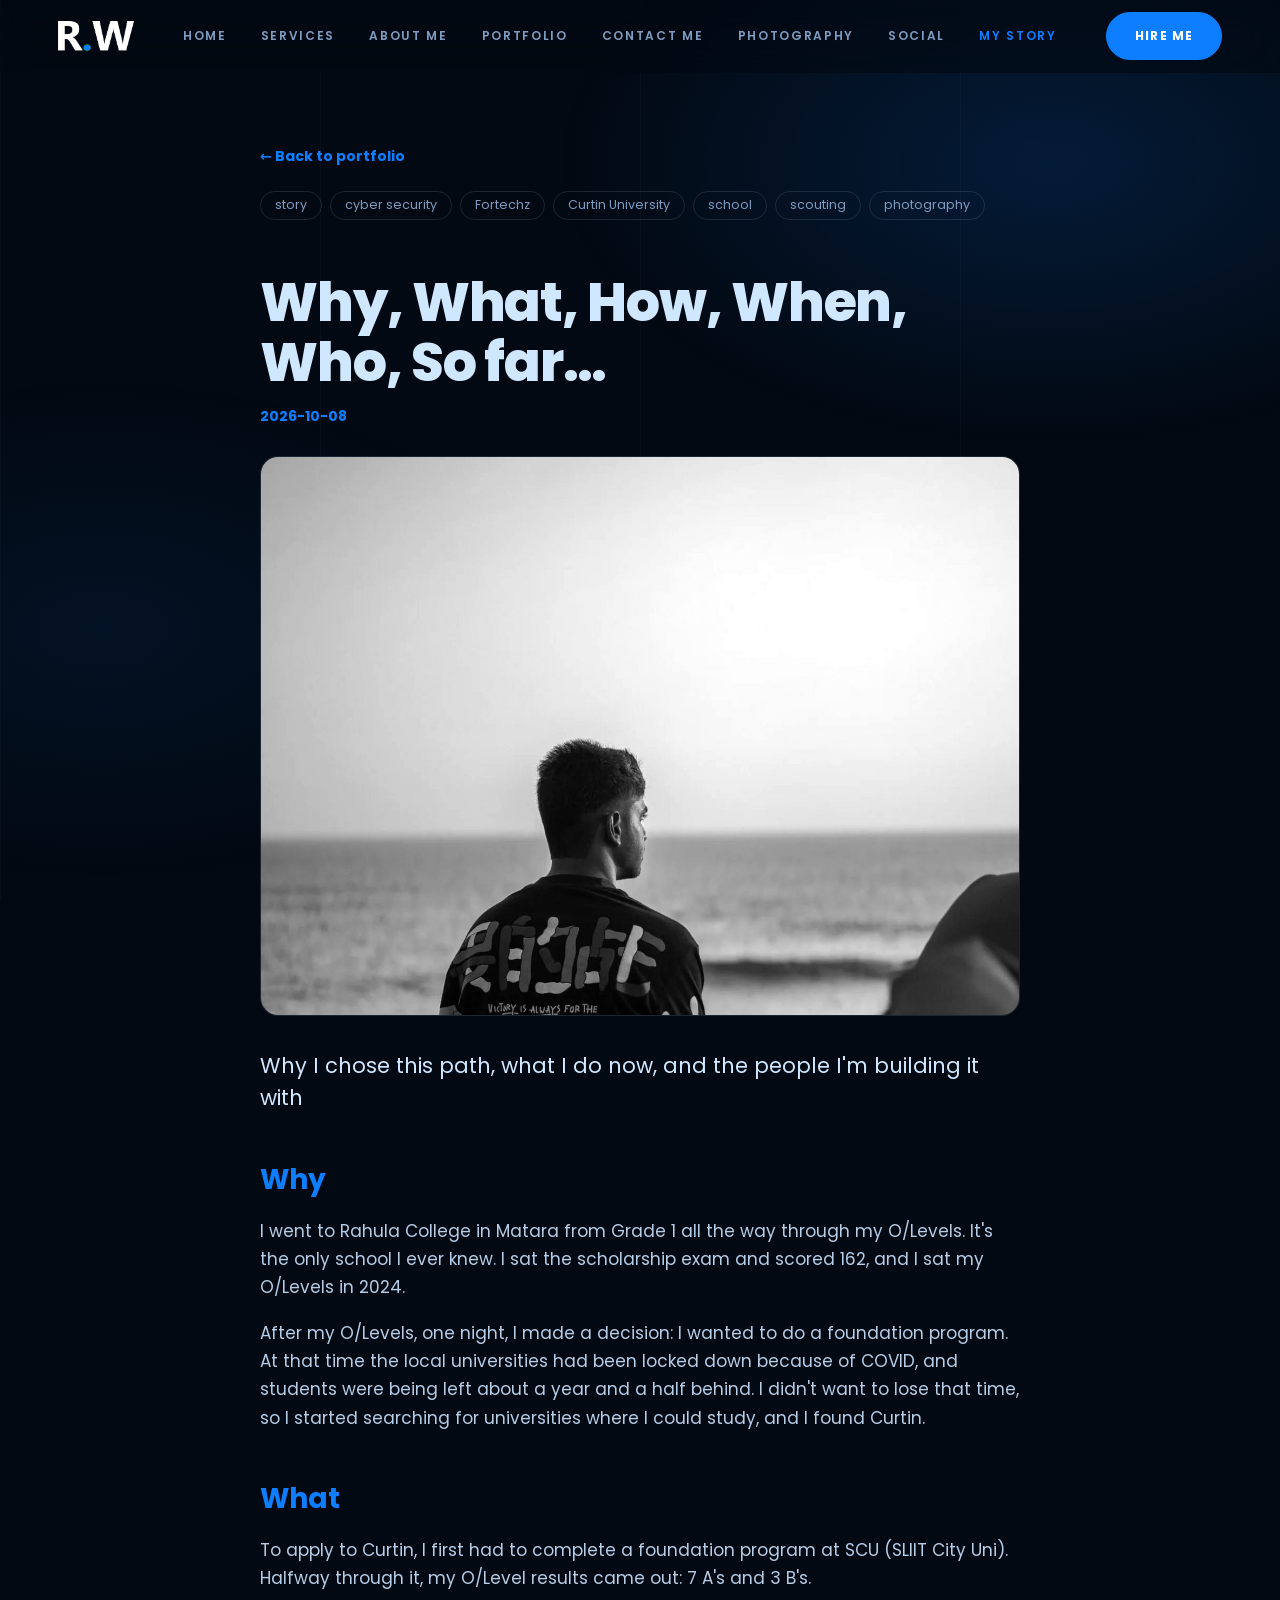
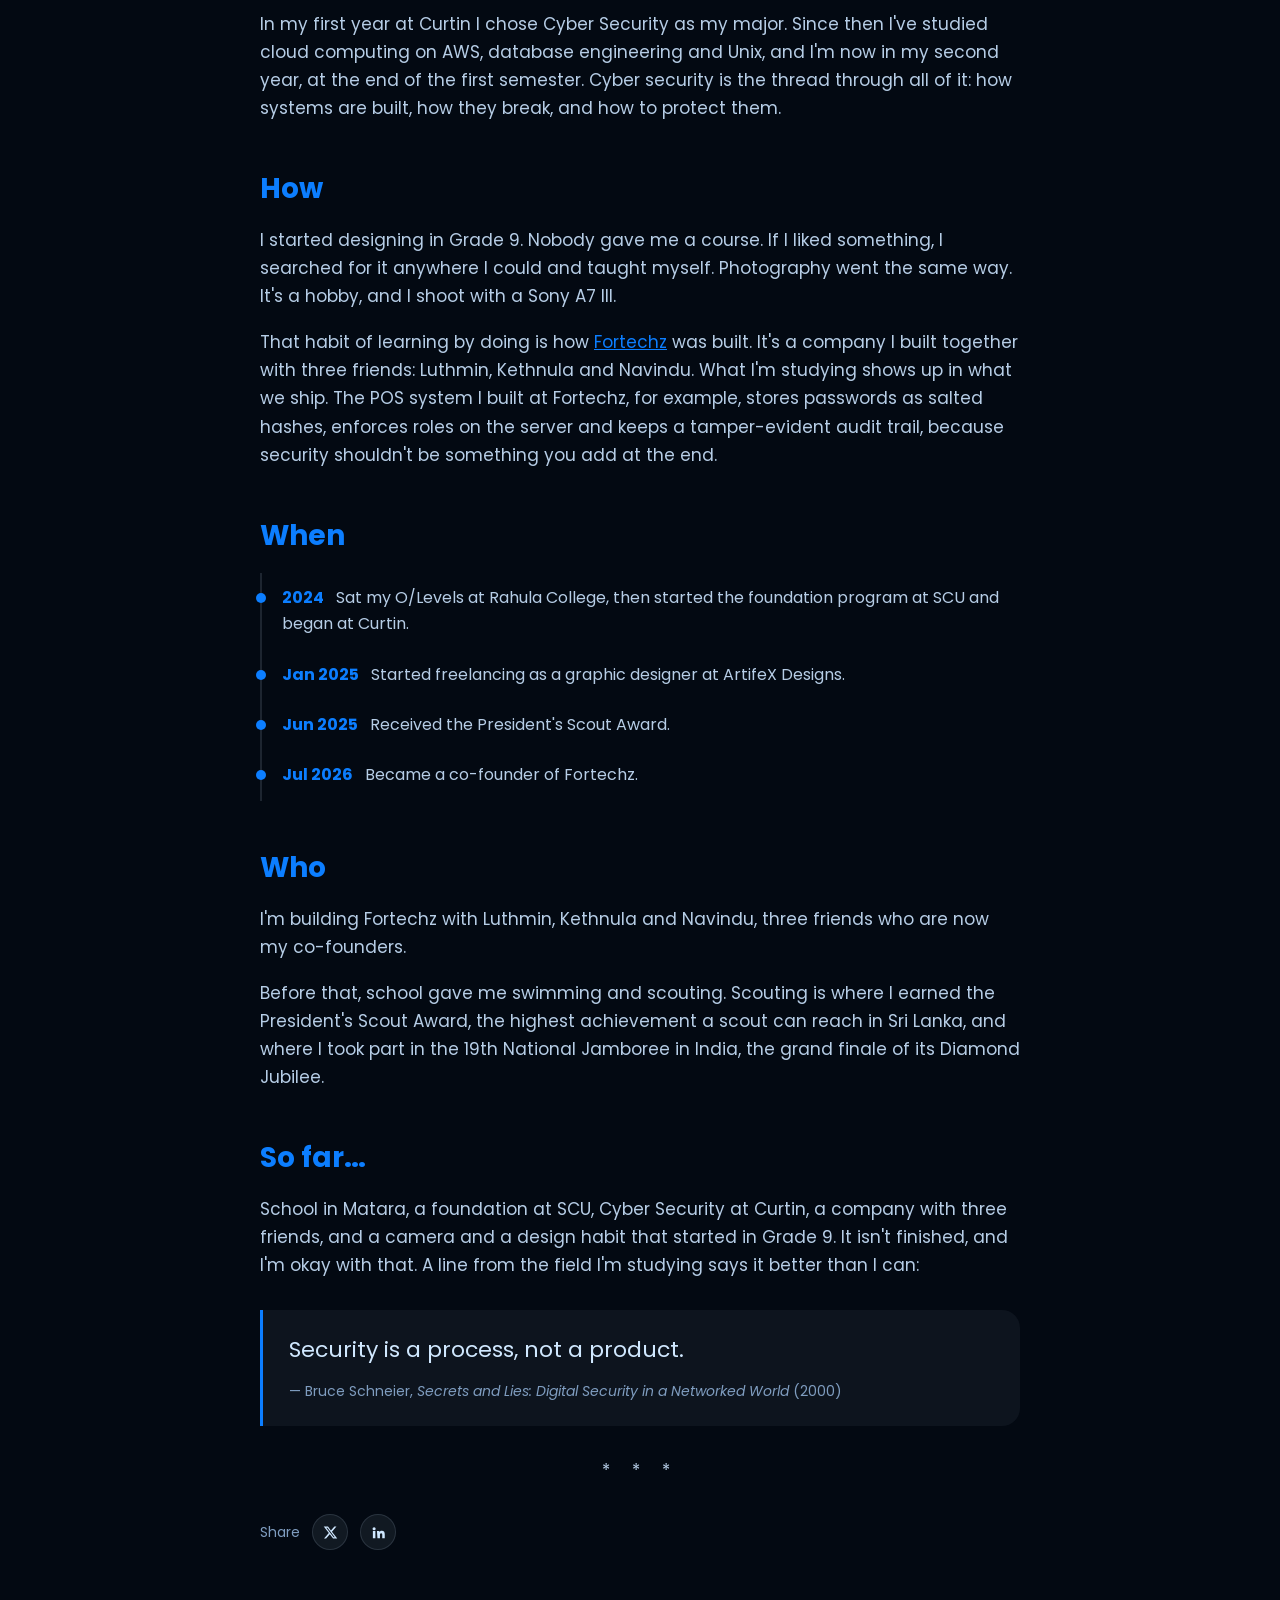
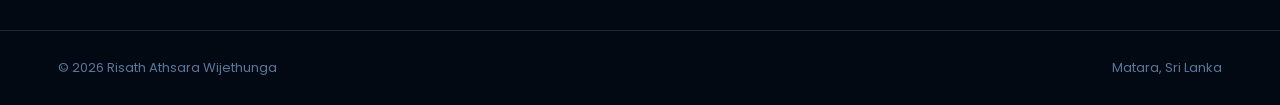
==== commit 919cdd83: "Add photography page" ====
--- a/blog.html
+++ b/blog.html
@@ -52,13 +52,16 @@
 <link rel="preconnect" href="https://fonts.googleapis.com">
 <link rel="preconnect" href="https://fonts.gstatic.com" crossorigin>
 <link href="https://fonts.googleapis.com/css2?family=Poppins:wght@400;500;600;700;800&display=swap" rel="stylesheet">
-<link rel="stylesheet" href="main.css">
+<link rel="stylesheet" href="main.css?v=9">
+<style>.loader{display:none}.ld .loader{display:grid;position:fixed;inset:0;z-index:999;background:#030912;place-items:center;align-content:center;gap:22px}.loader img{height:54px;width:auto}.loader .bar{width:200px;height:2px;background:#13294a}.loader .bar i{display:block;height:100%;width:0;background:#0c7eff}.loader span{font:600 12px sans-serif;color:#58779c}.ld body{overflow:hidden}</style>
+<script>try{if(!matchMedia("(prefers-reduced-motion:reduce)").matches)document.documentElement.classList.add("ld")}catch(e){}setTimeout(function(){document.documentElement.classList.remove("ld");var l=document.getElementById("loader");if(l)l.style.display="none"},5000);</script>
 </head>
 <body class="pg">
+<div class="loader" id="loader" aria-hidden="true"><img src="assets/brand/logo-mark-blue.png" alt=""><div class="bar"><i></i></div><span id="pct">0</span></div>
 <a class="skip" href="#post">Skip to content</a>
 <header class="nav"><div class="wrap">
  <a href="index.html" class="logo" aria-label="Home"><img src="assets/brand/logo-mark-blue.png" alt="R.W"></a>
- <nav class="menu" id="menu" aria-label="Main"><a href="index.html#home">Home</a><a href="index.html#services">Services</a><a href="index.html#about">About me</a><a href="index.html#portfolio">Portfolio</a><a href="index.html#contact">Contact me</a><a href="social.html">Social</a><a href="blog.html" class="on">My story</a></nav>
+ <nav class="menu" id="menu" aria-label="Main"><a href="index.html#home">Home</a><a href="index.html#services">Services</a><a href="index.html#about">About me</a><a href="index.html#portfolio">Portfolio</a><a href="index.html#contact">Contact me</a><a href="photography.html">Photography</a><a href="social.html">Social</a><a href="blog.html" class="on">My story</a></nav>
  <a class="btn" href="index.html#contact">Hire Me</a>
  <button class="burger" id="burger" aria-label="Menu" aria-expanded="false"><i></i><i></i></button>
 </div></header>
@@ -120,6 +123,6 @@
   </article></div></main>
 <footer><div class="wrap"><span>&copy; 2026 Risath Athsara Wijethunga</span><span>Matara, Sri Lanka</span></div></footer>
 <div class="lb" id="lb" aria-hidden="true"><img alt=""><button aria-label="Close">&#10005;</button></div>
-<script src="main.js"></script>
+<script src="main.js?v=4"></script>
 </body>
 </html>
--- a/main.css
+++ b/main.css
@@ -57,9 +57,10 @@
 .soc a:hover svg{fill:#fff}
 .cta{display:flex;flex-wrap:wrap;gap:14px;margin-bottom:38px}
 .stats{display:inline-grid;grid-template-columns:repeat(3,auto);background:var(--card);border-radius:10px;padding:18px 6px}
-.stats div{padding:0 26px;border-left:1px solid var(--line)}
-.stats div:first-child{border-left:0}
-.stats b{display:block;color:var(--or);font-size:24px;font-weight:800;line-height:1.1}
+.stats>*{display:block;padding:0 26px;border-left:1px solid var(--line)}
+.stats>*:first-child{border-left:0}
+.stats a:hover b{color:var(--or2)}
+.stats b{display:block;color:var(--or);font-size:22px;font-weight:800;line-height:1.1}
 .stats span{font-size:12.5px;font-weight:700}
 .portrait{position:relative;justify-self:center;align-self:end;height:min(82svh,880px);aspect-ratio:541/1070}
 .portrait::before{content:"";position:absolute;left:50%;bottom:-4%;width:165%;aspect-ratio:1;transform:translateX(-50%);border-radius:50%;background:#0a1a2e;box-shadow:0 0 0 1px #12304f inset}
@@ -151,6 +152,7 @@
 .pgrid{columns:3;column-gap:18px}
 .pgrid figure.hide{display:none}
 .center{text-align:center;margin-top:20px}
+.center .btn{margin:5px 4px}
 
 .grid2{display:grid;grid-template-columns:1fr 1fr;gap:22px}
 .brand{aspect-ratio:1;display:grid;place-items:center;padding:6px}
@@ -258,13 +260,40 @@
   section{padding:60px 0}.hero{padding:30px 0 60px}
   .grid4,.two,.feat{grid-template-columns:1fr}
   .dgrid,.pgrid{columns:1}
-  .stats{display:grid;padding:14px 0}.stats div{padding:0 14px}
-  .stats b{font-size:20px}.stats span{font-size:11px}
+  .stats{display:grid;padding:14px 0}.stats>*{padding:0 12px}
+  .stats b{font-size:17px}.stats span{font-size:11px}
   .rows a{grid-template-columns:34px 1fr 20px}.rows span{display:none}
   .mosaic5{grid-template-columns:repeat(2,1fr)}
   .b1{left:0}.b2{right:0}
   .story{grid-template-columns:1fr}
 }
+
+
+/* photography page */
+.phhero{padding:70px 0 10px}
+.phh{display:grid;grid-template-columns:1.2fr .8fr;gap:48px;align-items:center}
+.phpic{border-radius:var(--r);overflow:hidden;border:1px solid var(--line);max-width:420px;justify-self:end;cursor:zoom-in}
+.phpic img{width:100%;height:auto;max-height:560px;object-fit:cover;object-position:center 25%;filter:grayscale(.15)}
+.phgear{padding:80px 0}
+.gear{display:grid;grid-template-columns:.7fr 1.3fr;gap:44px;align-items:center;padding:28px}
+.gear figure{border-radius:12px;overflow:hidden;cursor:zoom-in;max-height:480px}
+.gear figure img{width:100%;height:100%;max-height:480px;object-fit:cover}
+.gear .h2{font-size:clamp(28px,4vw,46px);margin-bottom:14px}.gear p{color:var(--mut);margin-bottom:22px;max-width:520px}
+@media(max-width:960px){.phh,.gear{grid-template-columns:1fr}.phpic{justify-self:start;max-width:320px}.gear figure{max-height:360px}}
+.phtitle{font-size:clamp(40px,7vw,96px)}
+.phsec{padding:30px 0 90px}
+.phsec .filters{justify-content:flex-start}
+@media(min-width:1100px){.phsec .pgrid{columns:4}}
+/* ---------- loading screen ---------- */
+.loader{position:fixed;inset:0;z-index:999;background:var(--bg);display:none;place-items:center;align-content:center;gap:22px;transition:opacity .6s,visibility .6s}
+.ld .loader{display:grid}
+.ld body{overflow:hidden}
+.loader.done{opacity:0;visibility:hidden}
+.loader img{height:54px;width:auto;animation:pulse 1.4s ease-in-out infinite}
+.loader .bar{width:min(220px,60vw);height:2px;background:var(--line);border-radius:2px;overflow:hidden}
+.loader .bar i{display:block;height:100%;width:0;background:var(--or);box-shadow:0 0 12px var(--or);transition:width .2s}
+.loader span{font-size:12px;letter-spacing:.3em;color:var(--dim);font-weight:600}
+@keyframes pulse{50%{opacity:.55;transform:scale(.96)}}
 
 /* ---------- phone polish ---------- */
 @media(max-width:600px){
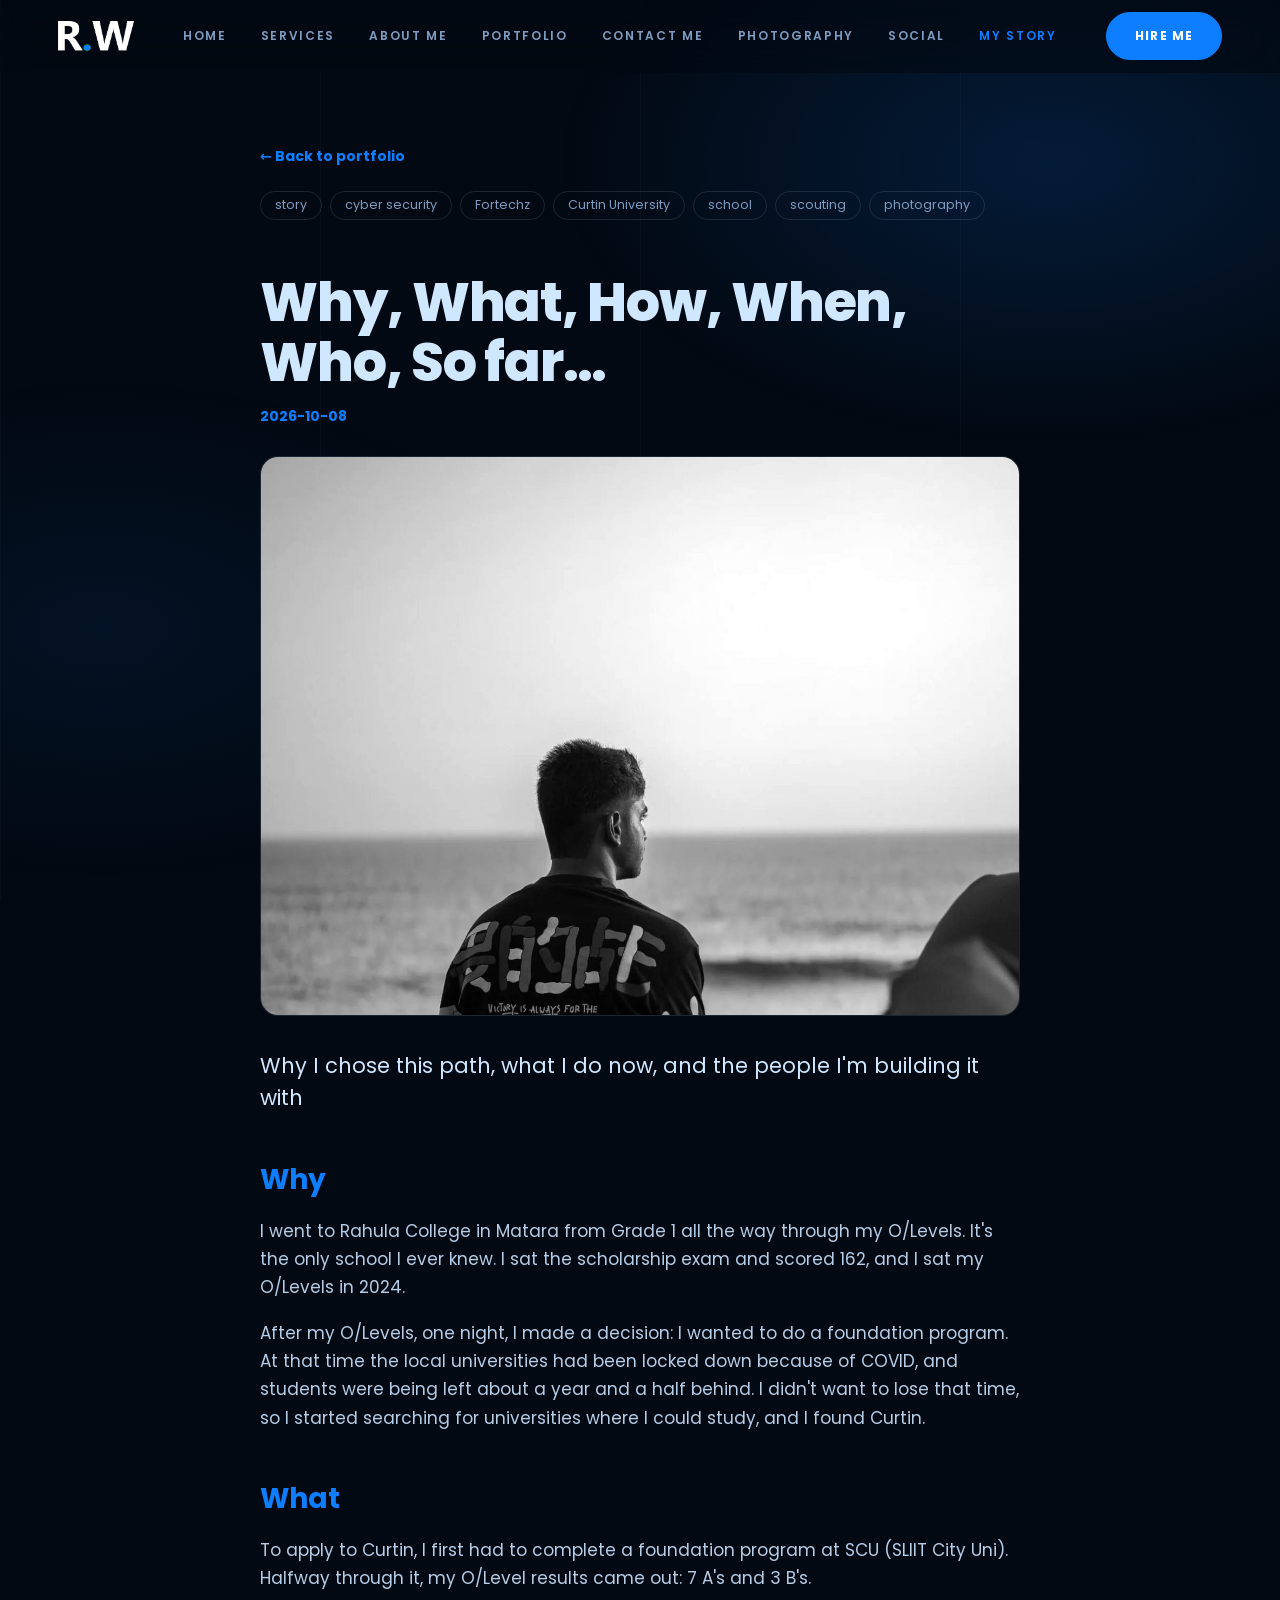
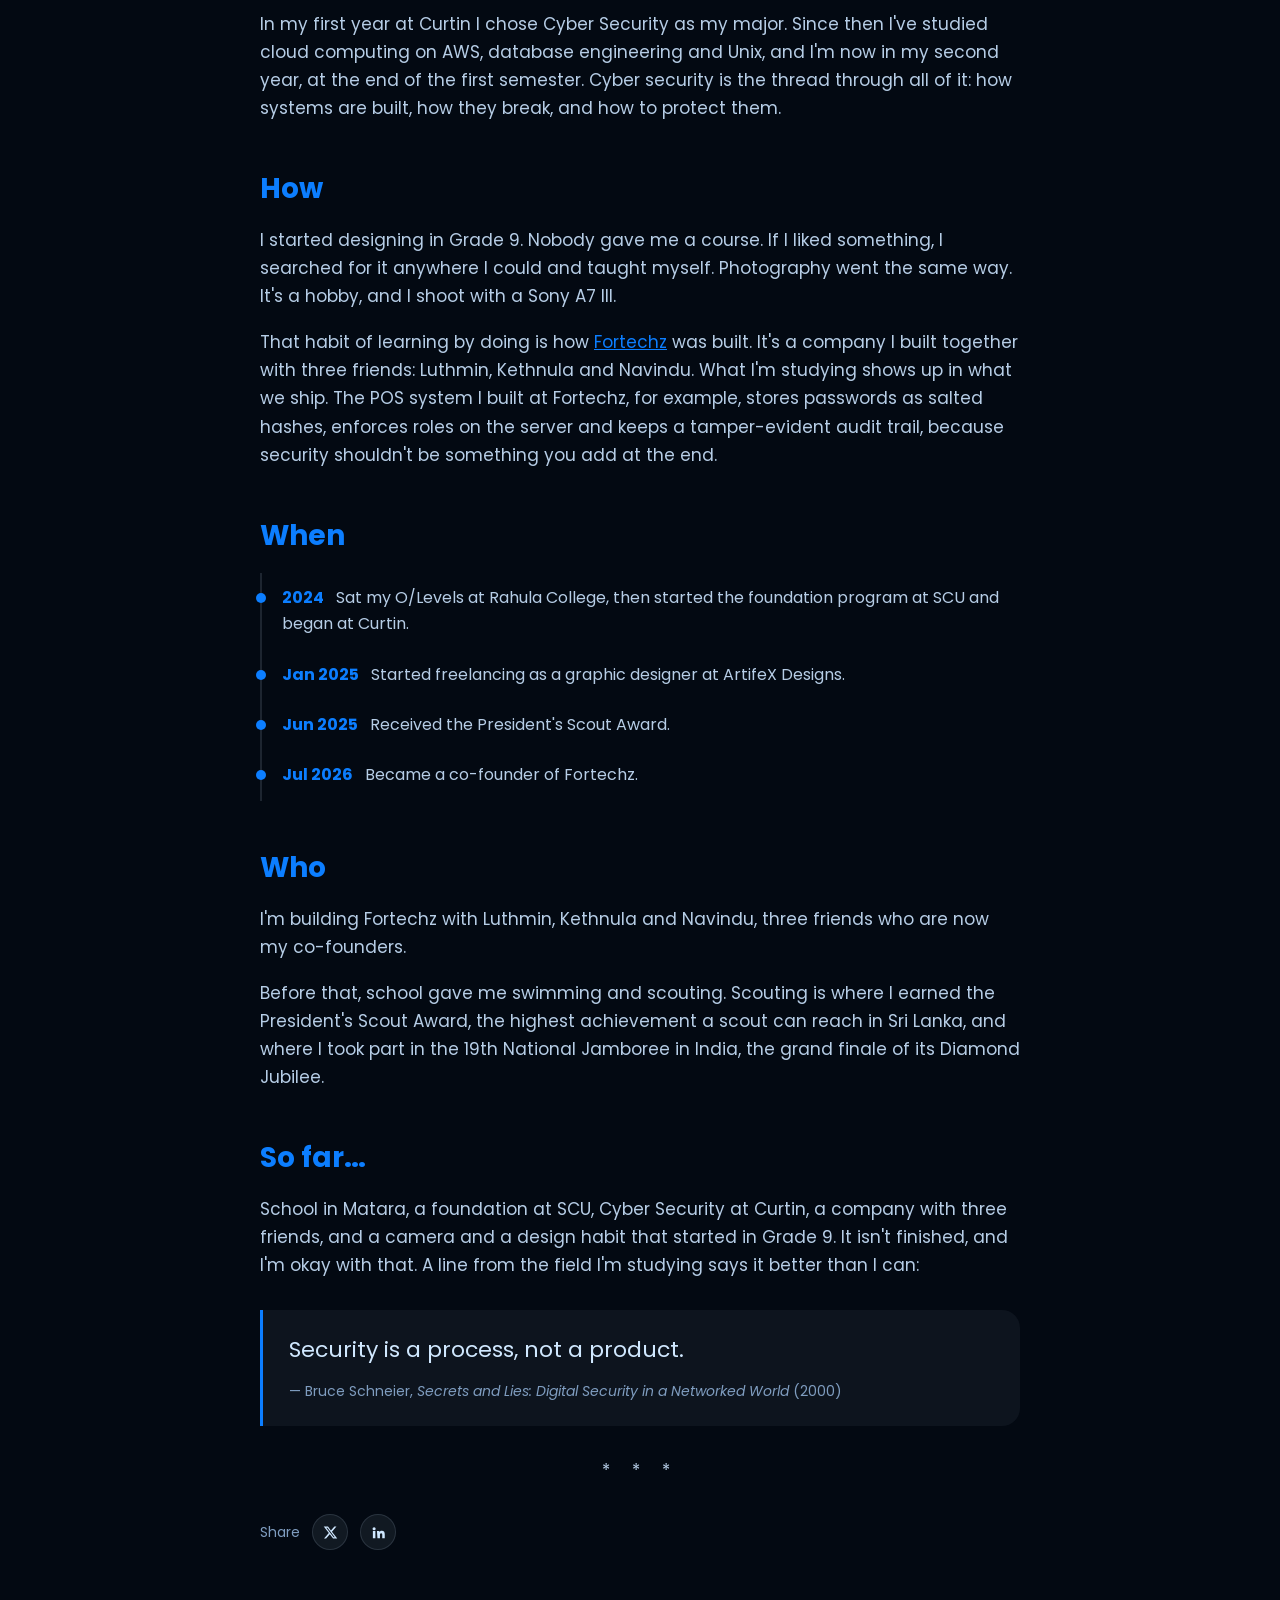
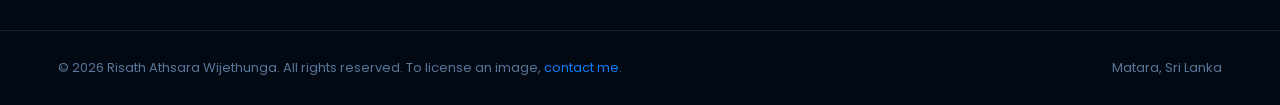
==== commit 5f1cfbfd: "Add image license metadata" ====
--- a/blog.html
+++ b/blog.html
@@ -23,36 +23,36 @@
 <meta name="twitter:title" content="Why, What, How, When, Who, So far…">
 <meta name="twitter:description" content="Why I chose cyber security at Curtin, what I do now, how I taught myself design and photography, how I built Fortechz with three friends, and the timeline so far.">
 <!-- seo:start (generated by build-seo.py, do not edit by hand) -->
-<link rel="canonical" href="https://risath-portfolio.vercel.app/blog.html">
-<meta property="og:url" content="https://risath-portfolio.vercel.app/blog.html">
-<meta property="og:image" content="https://risath-portfolio.vercel.app/assets/images/sunset-gray.jpg">
-<meta name="twitter:image" content="https://risath-portfolio.vercel.app/assets/images/sunset-gray.jpg">
+<link rel="canonical" href="https://risathw.github.io/risathw-portfolio/blog.html">
+<meta property="og:url" content="https://risathw.github.io/risathw-portfolio/blog.html">
+<meta property="og:image" content="https://risathw.github.io/risathw-portfolio/assets/images/sunset-gray.jpg">
+<meta name="twitter:image" content="https://risathw.github.io/risathw-portfolio/assets/images/sunset-gray.jpg">
 <script type="application/ld+json">{
  "@context": "https://schema.org",
  "@type": "BlogPosting",
  "headline": "Why, What, How, When, Who, So far…",
  "description": "Why I chose cyber security at Curtin, what I do now, how I taught myself design and photography, how I built Fortechz with three friends, and the timeline so far.",
  "datePublished": "2026-10-08",
- "dateModified": "2026-10-18",
- "image": "https://risath-portfolio.vercel.app/assets/images/sunset-gray.jpg",
- "mainEntityOfPage": "https://risath-portfolio.vercel.app/blog.html",
+ "dateModified": "2026-10-24",
+ "image": "https://risathw.github.io/risathw-portfolio/assets/images/sunset-gray.jpg",
+ "mainEntityOfPage": "https://risathw.github.io/risathw-portfolio/blog.html",
  "inLanguage": "en",
  "author": {
   "@type": "Person",
   "name": "Risath Athsara Wijethunga",
-  "url": "https://risath-portfolio.vercel.app/"
+  "url": "https://risathw.github.io/risathw-portfolio/"
  },
  "publisher": {
   "@type": "Person",
   "name": "Risath Athsara Wijethunga",
-  "url": "https://risath-portfolio.vercel.app/"
+  "url": "https://risathw.github.io/risathw-portfolio/"
  }
 }</script>
 <!-- seo:end -->
 <link rel="preconnect" href="https://fonts.googleapis.com">
 <link rel="preconnect" href="https://fonts.gstatic.com" crossorigin>
 <link href="https://fonts.googleapis.com/css2?family=Poppins:wght@400;500;600;700;800&display=swap" rel="stylesheet">
-<link rel="stylesheet" href="main.css?v=9">
+<link rel="stylesheet" href="main.css?v=10">
 <style>.loader{display:none}.ld .loader{display:grid;position:fixed;inset:0;z-index:999;background:#030912;place-items:center;align-content:center;gap:22px}.loader img{height:54px;width:auto}.loader .bar{width:200px;height:2px;background:#13294a}.loader .bar i{display:block;height:100%;width:0;background:#0c7eff}.loader span{font:600 12px sans-serif;color:#58779c}.ld body{overflow:hidden}</style>
 <script>try{if(!matchMedia("(prefers-reduced-motion:reduce)").matches)document.documentElement.classList.add("ld")}catch(e){}setTimeout(function(){document.documentElement.classList.remove("ld");var l=document.getElementById("loader");if(l)l.style.display="none"},5000);</script>
 </head>
@@ -121,7 +121,7 @@
       <a id="share-in" href="#" target="_blank" rel="noopener" aria-label="Share on LinkedIn"><svg viewBox="0 0 24 24"><path d="M4.98 3.5a2.5 2.5 0 11-.02 5 2.5 2.5 0 01.02-5zM3 9.5h4V21H3zM9.5 9.5h3.8v1.6h.1c.5-1 1.8-2 3.8-2 4 0 4.8 2.6 4.8 6V21h-4v-5.1c0-1.2 0-2.8-1.7-2.8s-2 1.3-2 2.700V21h-4z"/></svg></a>
     </div>
   </article></div></main>
-<footer><div class="wrap"><span>&copy; 2026 Risath Athsara Wijethunga</span><span>Matara, Sri Lanka</span></div></footer>
+<footer><div class="wrap"><span id="license">&copy; 2026 Risath Athsara Wijethunga. All rights reserved. To license an image, <a href="index.html#contact">contact me</a>.</span><span>Matara, Sri Lanka</span></div></footer>
 <div class="lb" id="lb" aria-hidden="true"><img alt=""><button aria-label="Close">&#10005;</button></div>
 <script src="main.js?v=4"></script>
 </body>
--- a/main.css
+++ b/main.css
@@ -194,6 +194,7 @@
 .hp{position:absolute;left:-9999px;width:1px;height:1px;opacity:0}
 .fmsg{font-size:14px;min-height:20px}.fmsg.ok{color:#5fd38d}.fmsg.err{color:#ff7a6b}
 footer{border-top:1px solid var(--line);padding:26px 0;color:var(--dim);font-size:13px}
+footer a{color:var(--or)}footer a:hover{text-decoration:underline}
 footer .wrap{display:flex;justify-content:space-between;gap:12px;flex-wrap:wrap}
 
 /* lightbox */
